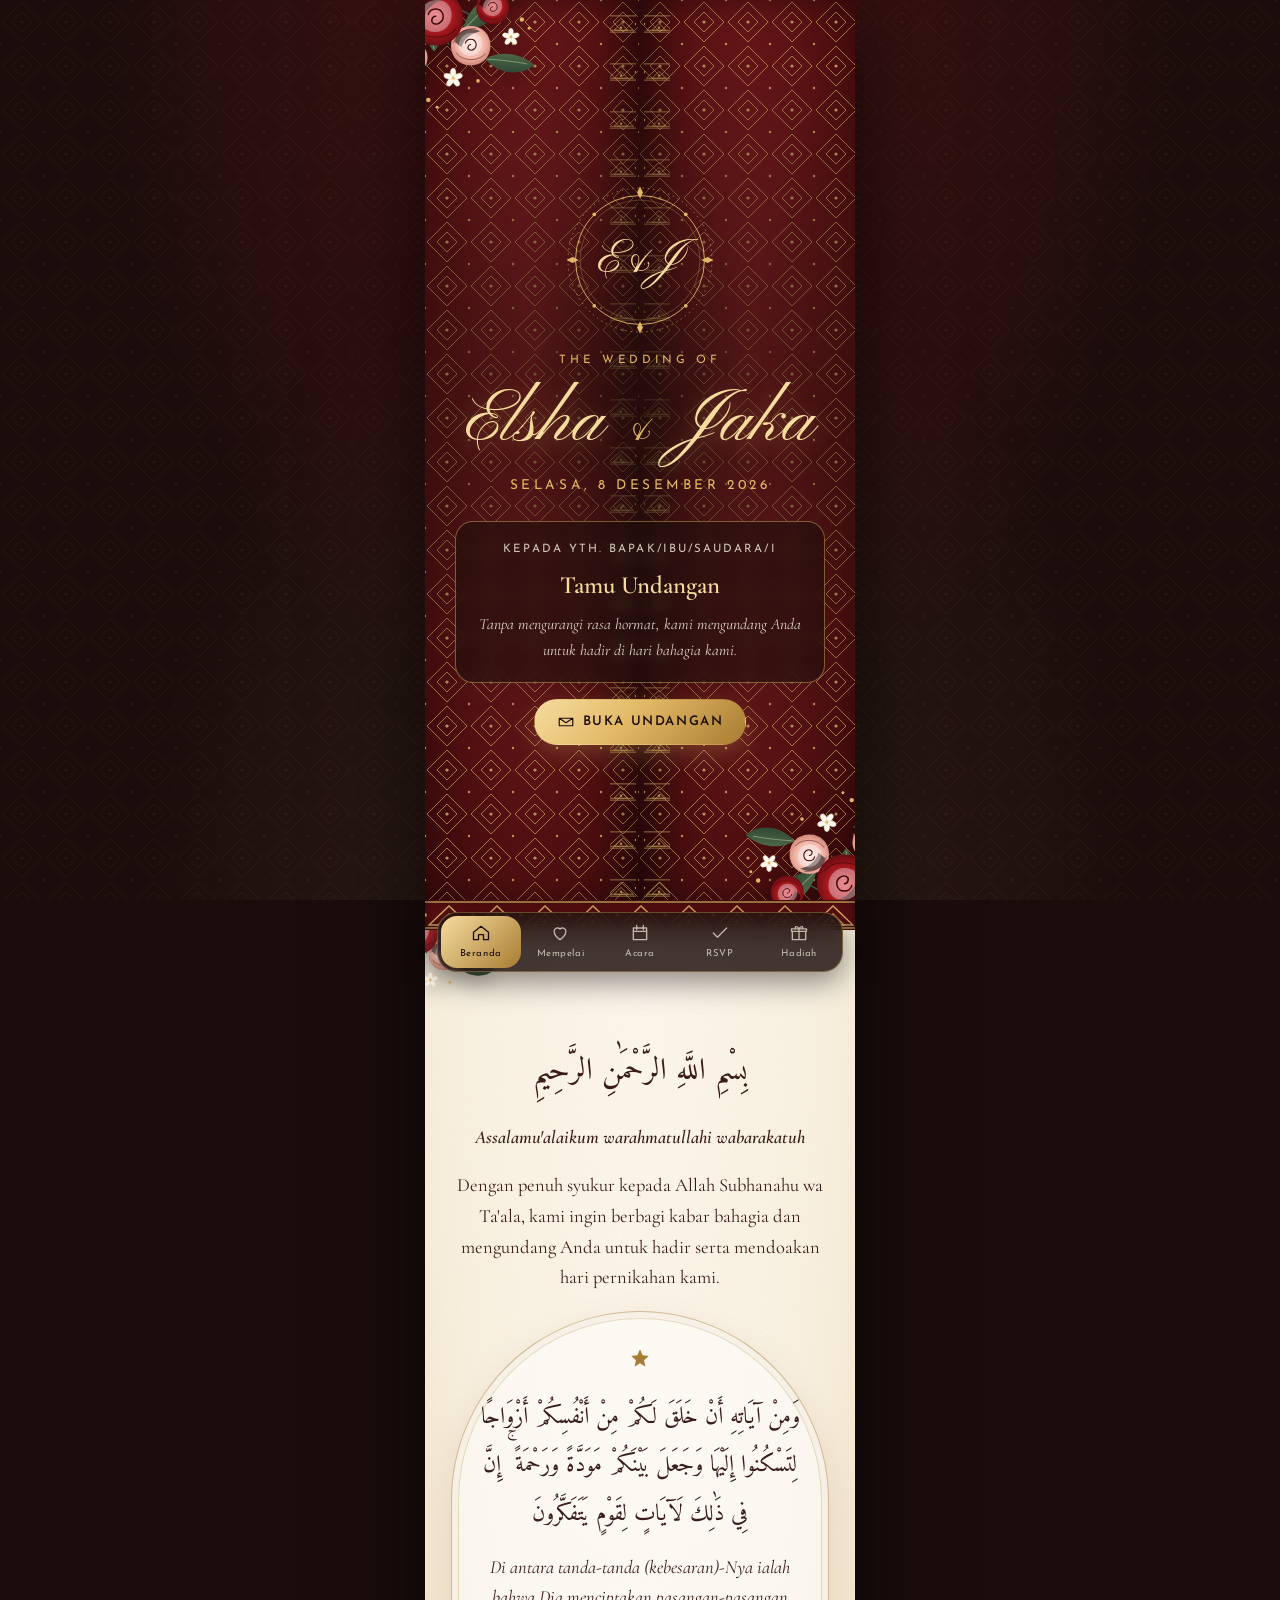
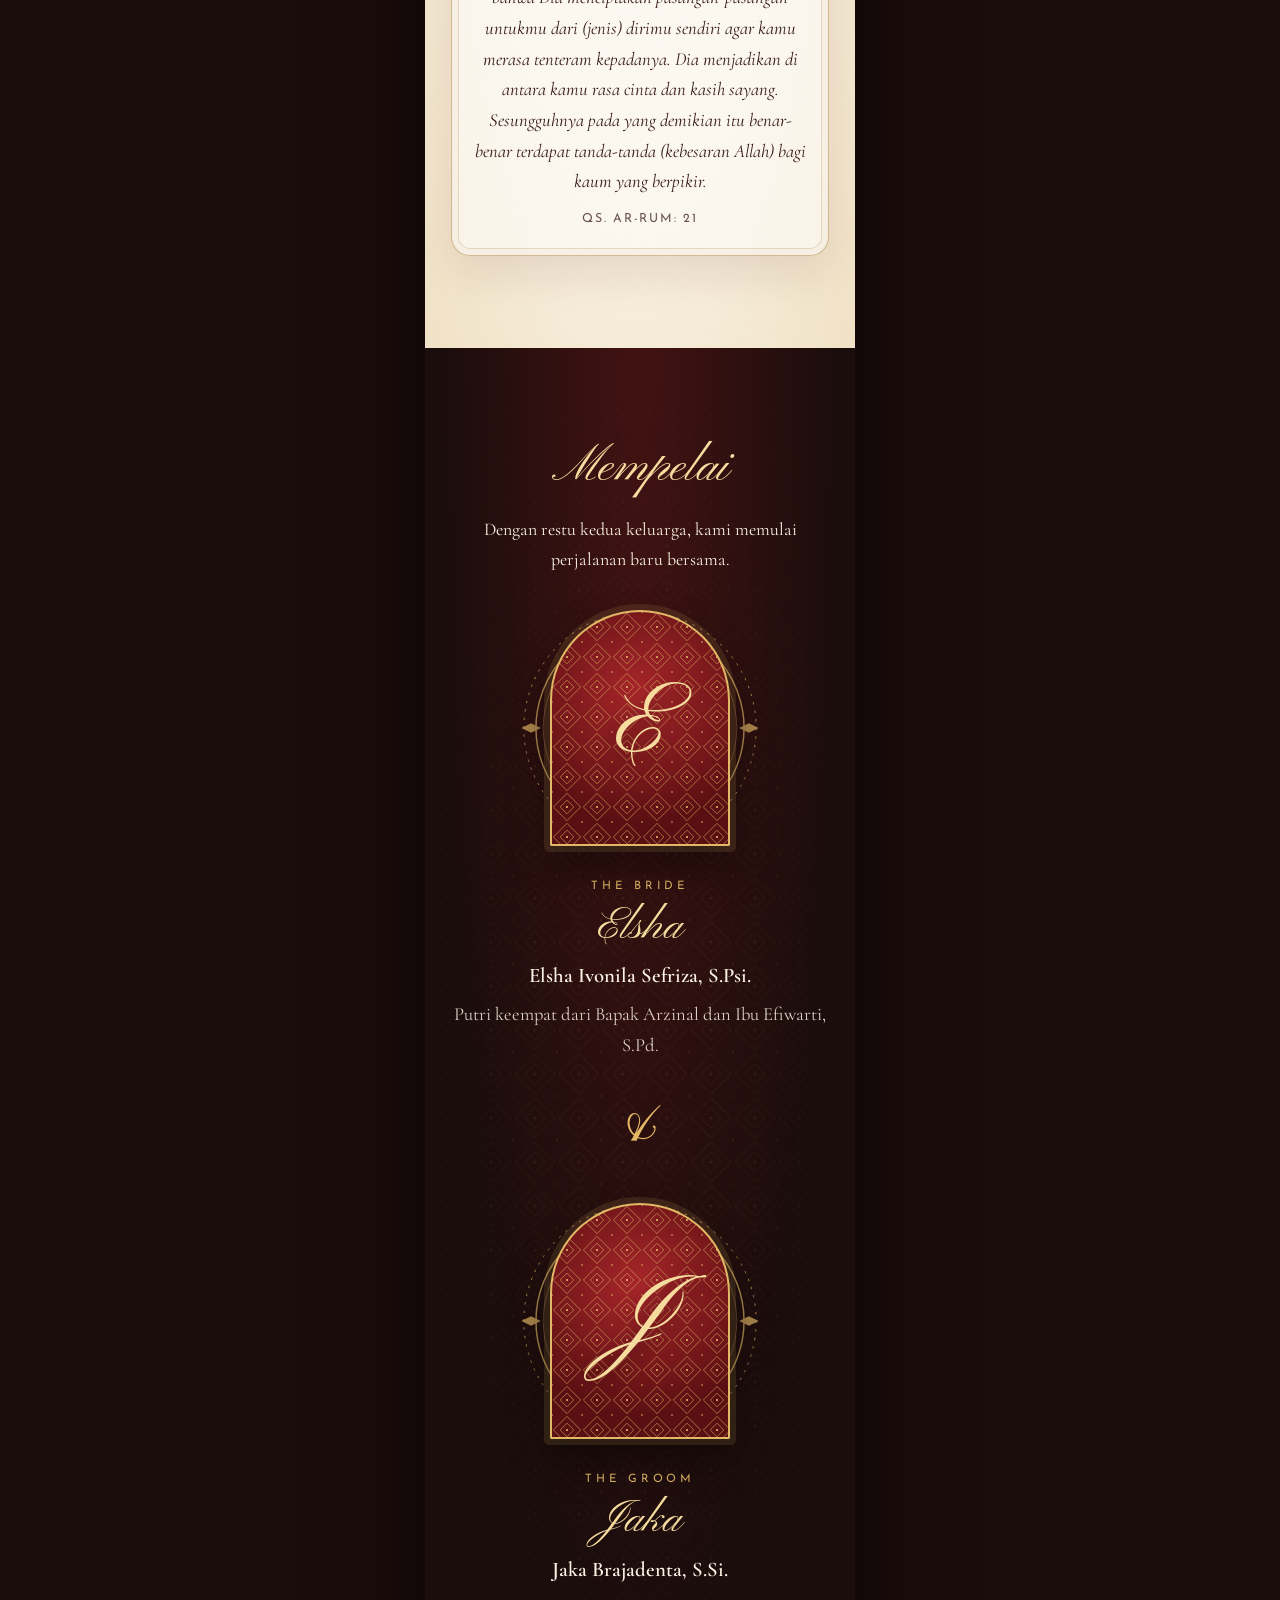
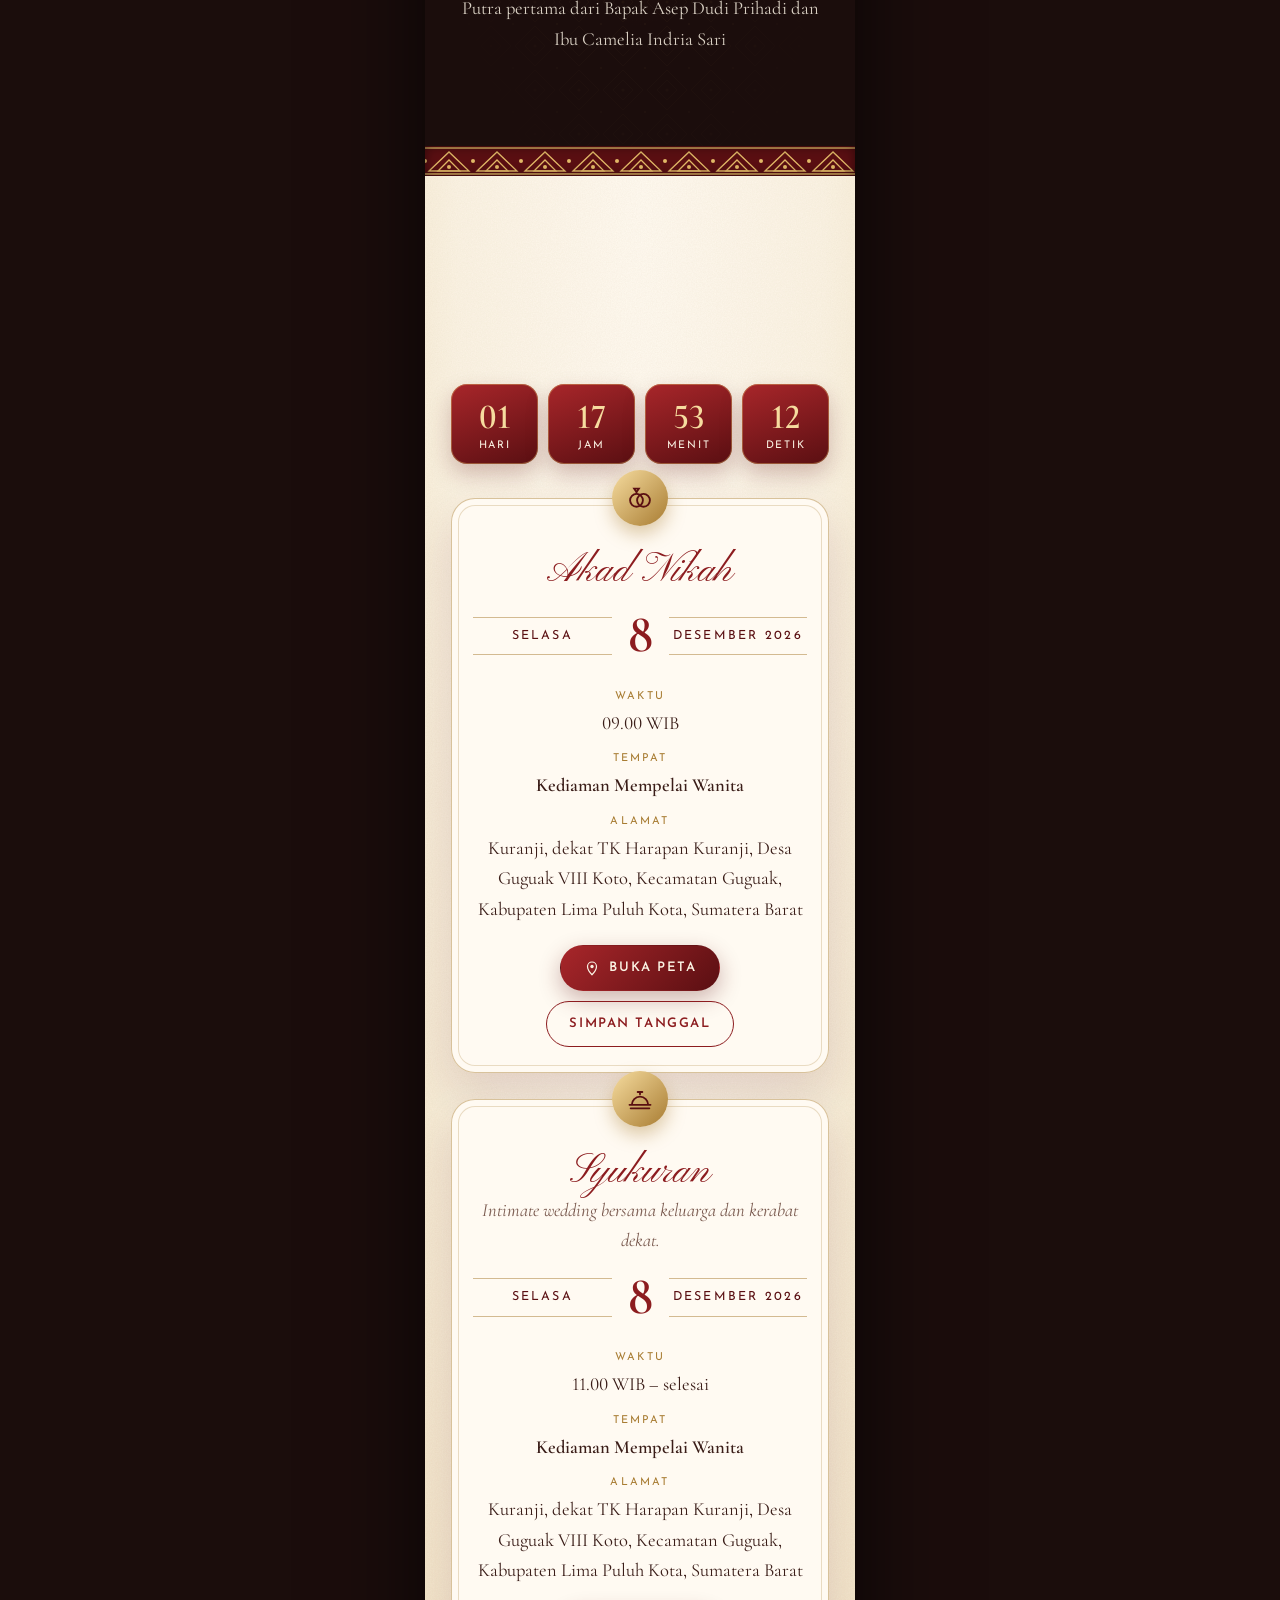
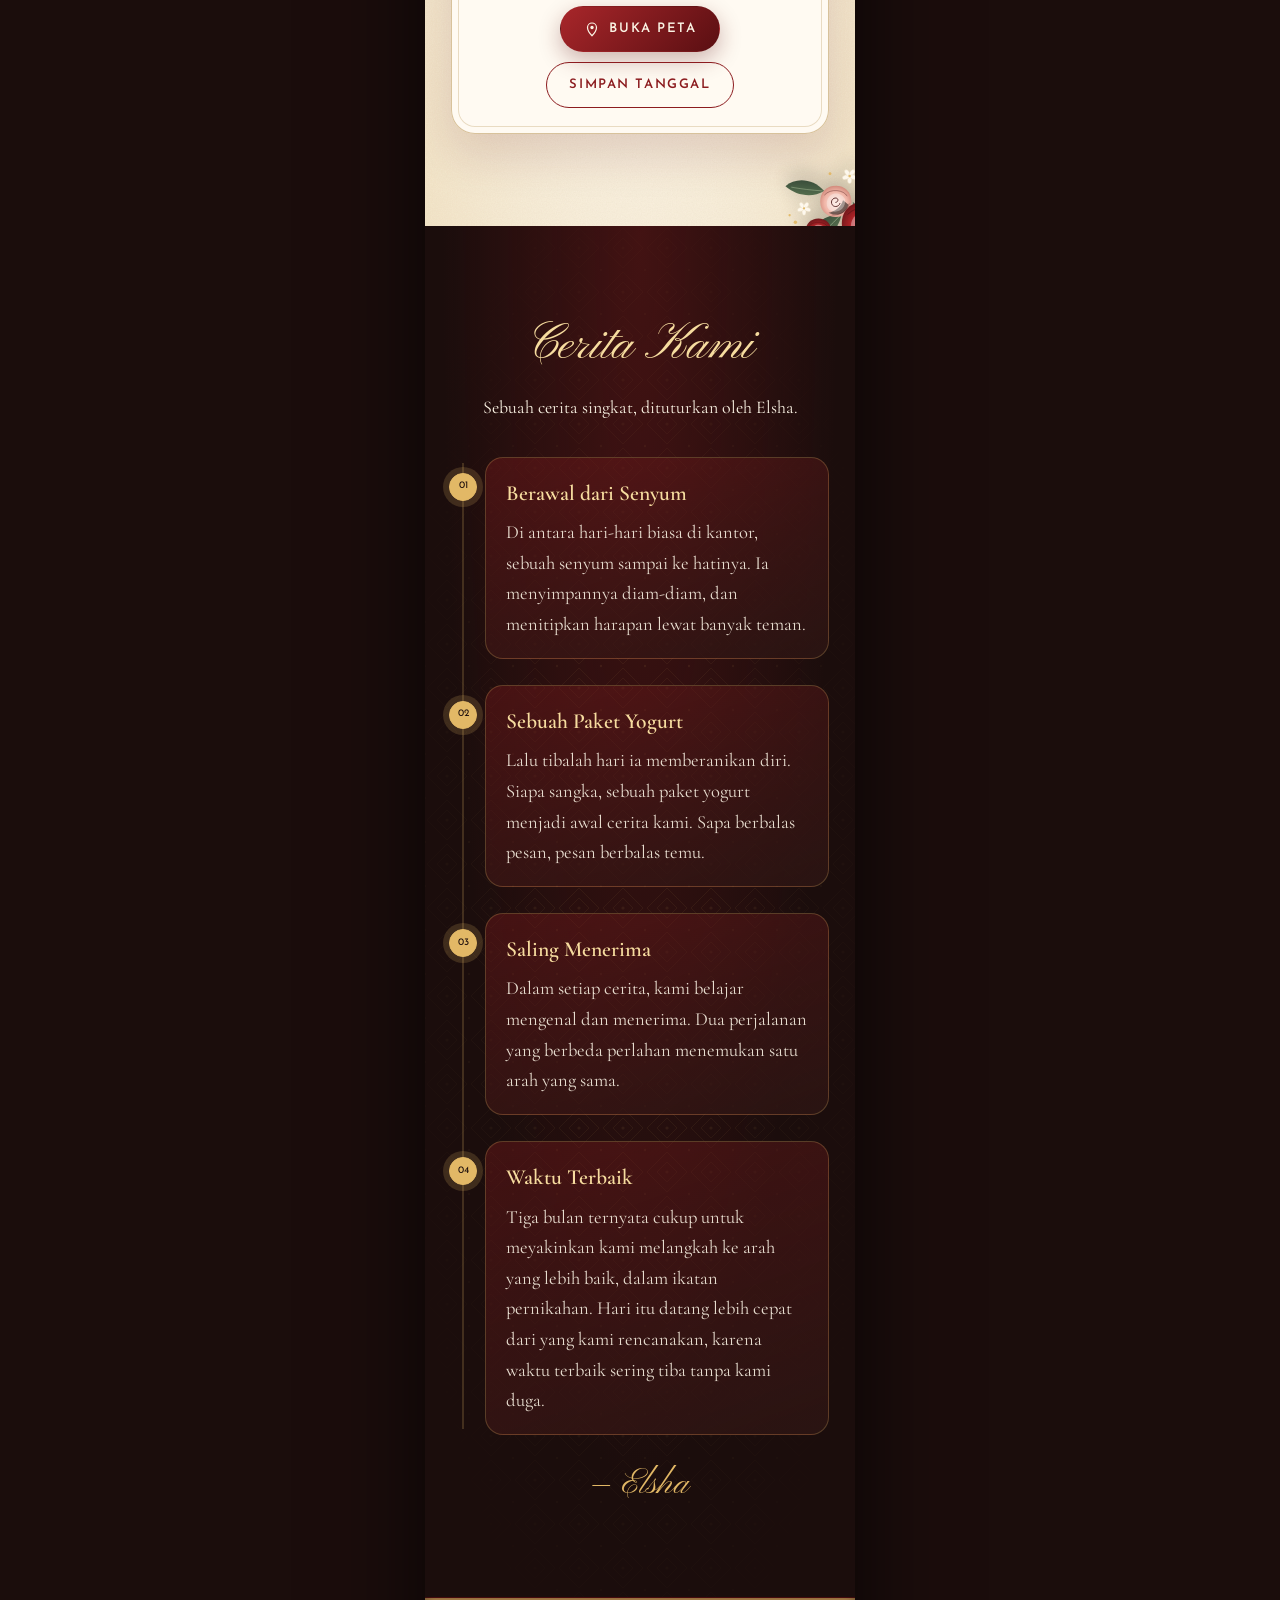
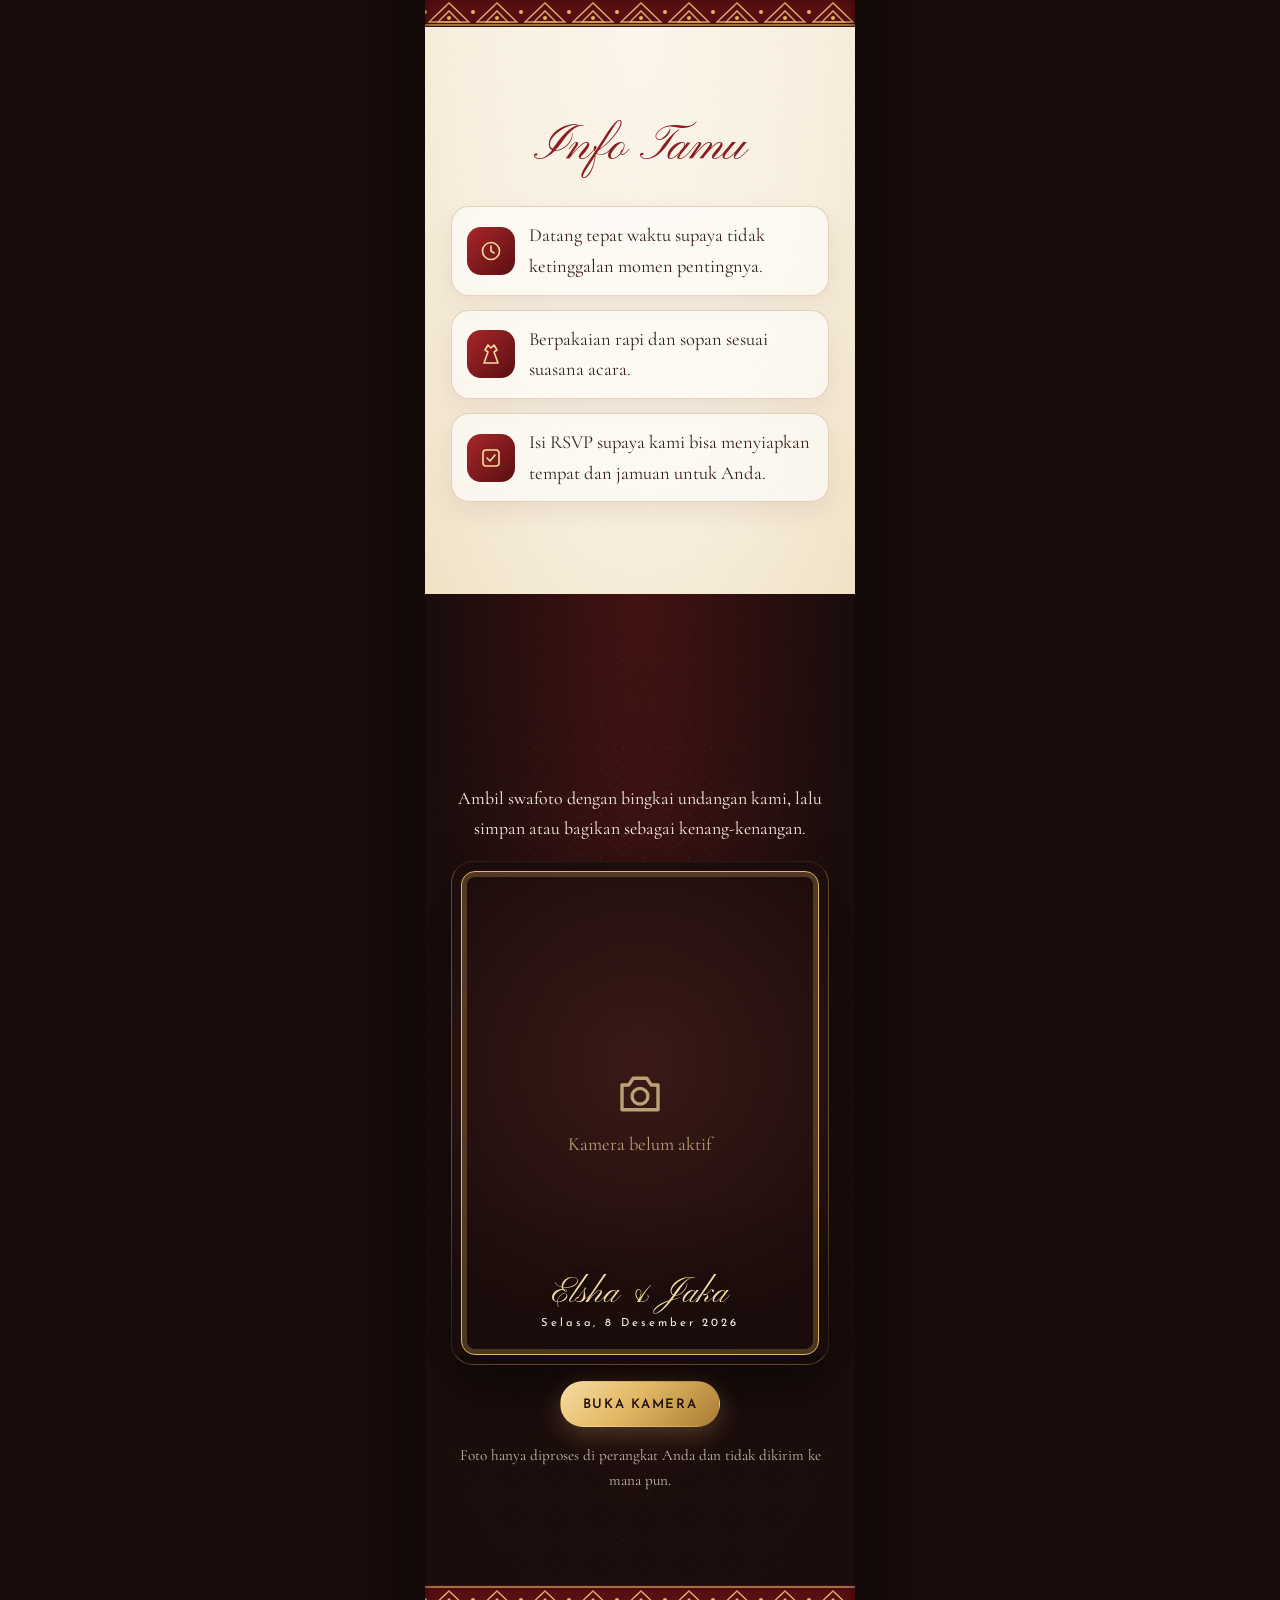
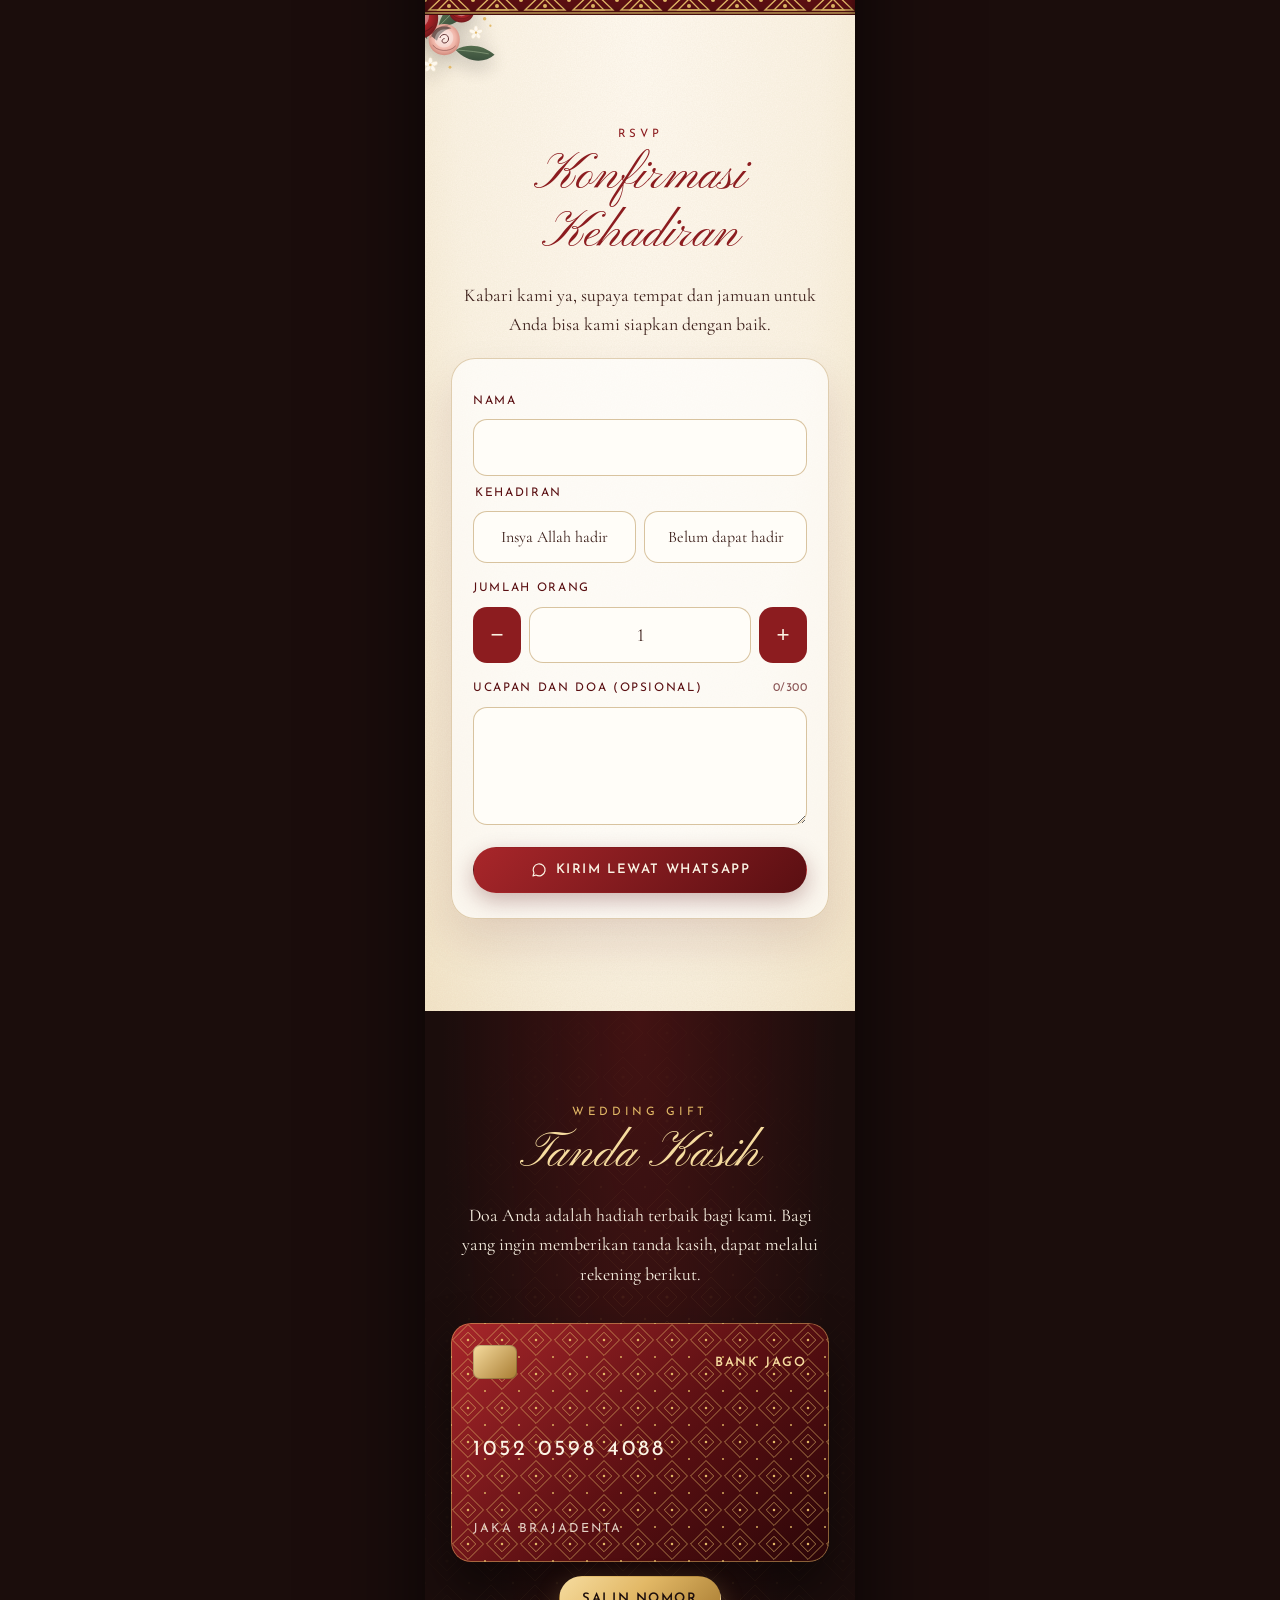
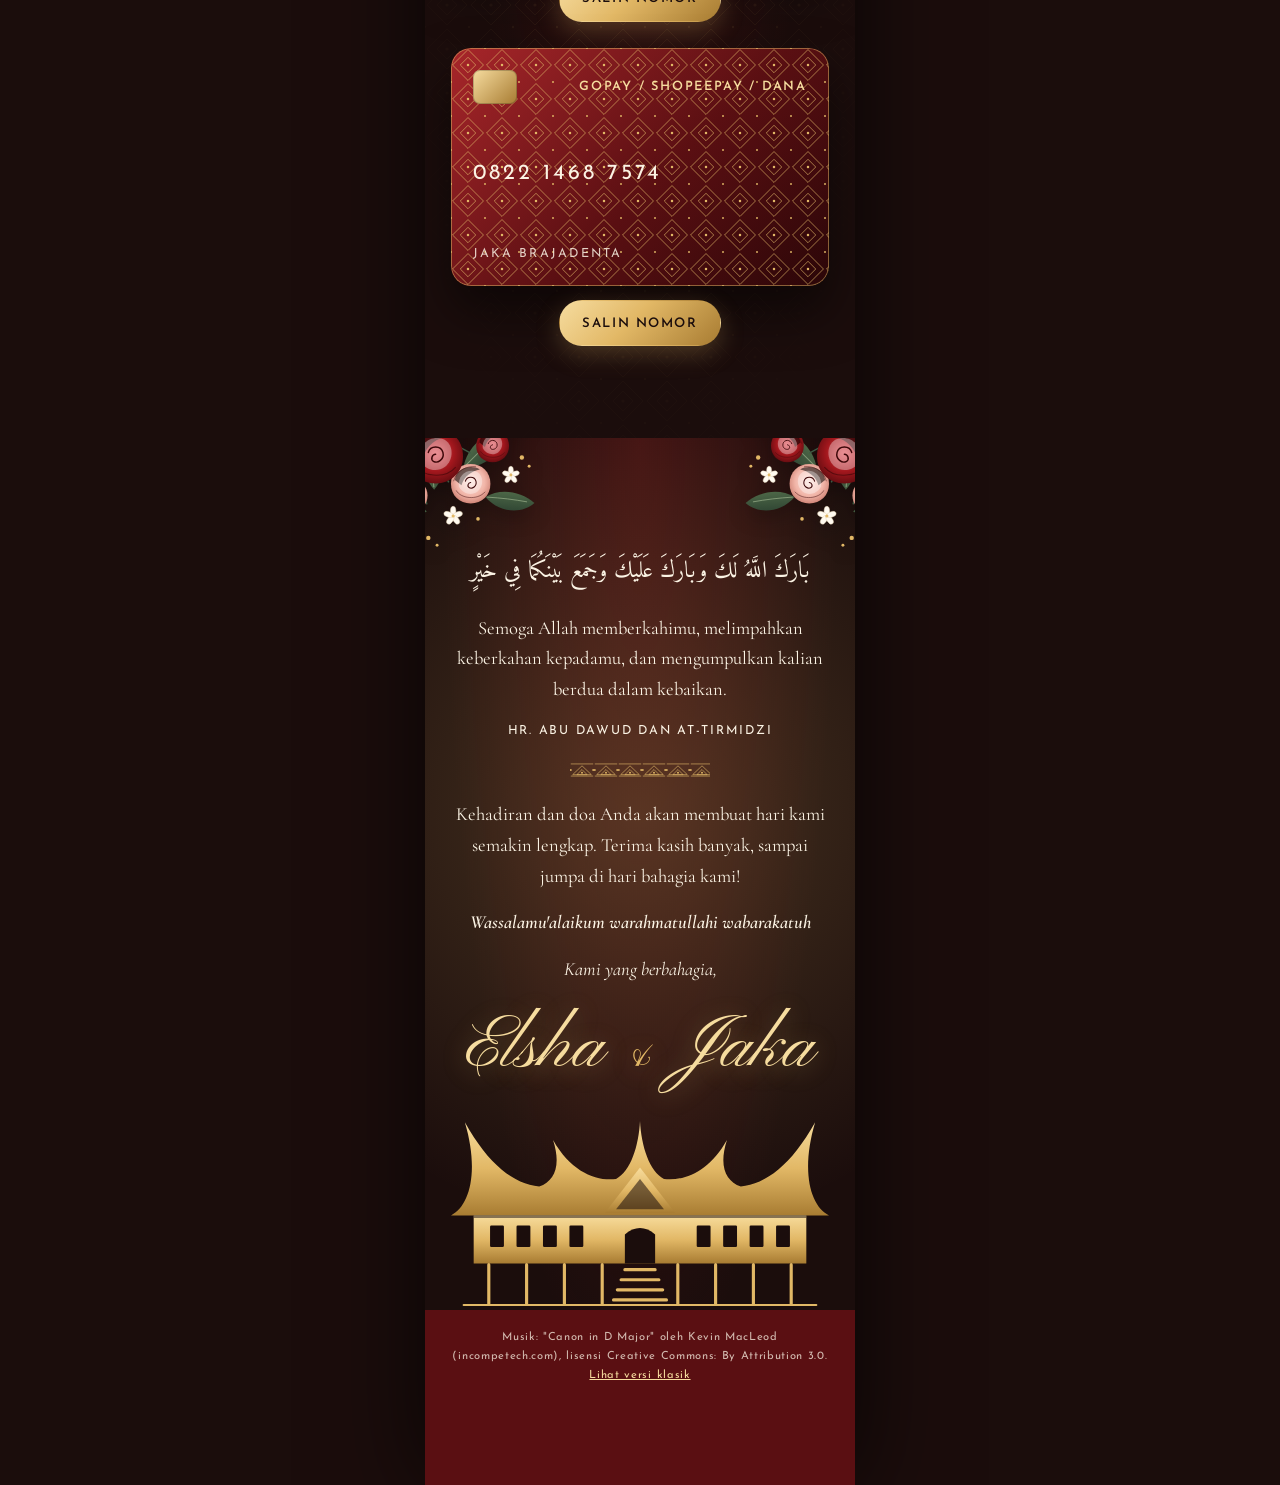
==== v2/index.html @ 602dc57f "Add animated v2 invitation with songket Minang theme Separate page under v2/ that reads the same wed" ====
<!DOCTYPE html>
<html lang="id">
<head>
  <meta charset="utf-8">
  <meta name="viewport" content="width=device-width, initial-scale=1, viewport-fit=cover">
  <meta name="robots" content="noindex">
  <meta name="theme-color" content="#1b0d0c">
  <title>Undangan Pernikahan</title>
  <meta name="description" content="Undangan pernikahan online.">
  <meta property="og:title" content="Undangan Pernikahan">
  <meta property="og:description" content="Dengan penuh syukur, kami mengundang Anda untuk hadir dan berbagi doa.">
  <meta property="og:type" content="website">
  <link rel="icon" href="data:image/svg+xml,%3Csvg xmlns='http://www.w3.org/2000/svg' viewBox='0 0 32 32'%3E%3Crect width='32' height='32' rx='6' fill='%231b0d0c'/%3E%3Cpath d='M4 22Q7 20 8 6Q10 17 16 18Q22 17 24 6Q25 20 28 22Z' fill='%23e2b866'/%3E%3Crect x='7' y='22' width='18' height='5' fill='%23e2b866'/%3E%3C/svg%3E">
  <link rel="preconnect" href="https://fonts.googleapis.com">
  <link rel="preconnect" href="https://fonts.gstatic.com" crossorigin>
  <link rel="stylesheet" href="https://fonts.googleapis.com/css2?family=Amiri:wght@400;700&family=Cormorant+Garamond:ital,wght@0,400;0,500;0,600;1,400;1,500&family=Josefin+Sans:wght@300;400;600&family=Pinyon+Script&display=swap">
  <link rel="stylesheet" href="assets/css/style.css">
  <script>document.documentElement.classList.add('js');</script>
</head>
<body class="is-locked">
  <!-- Ilustrasi digambar sendiri dalam SVG: rumah gadang, mawar, daun, melati, dan cincin ornamen. -->
  <svg width="0" height="0" class="svg-defs" aria-hidden="true">
    <defs>
      <radialGradient id="g-rose" cx="50%" cy="45%" r="60%">
        <stop offset="0" stop-color="#e0535a"/>
        <stop offset=".55" stop-color="#a3171d"/>
        <stop offset="1" stop-color="#5c0b0f"/>
      </radialGradient>
      <radialGradient id="g-blush" cx="50%" cy="45%" r="60%">
        <stop offset="0" stop-color="#fde6df"/>
        <stop offset=".6" stop-color="#f1b5a8"/>
        <stop offset="1" stop-color="#c97a6c"/>
      </radialGradient>
      <linearGradient id="g-leaf" x1="0" y1="0" x2="1" y2="1">
        <stop offset="0" stop-color="#5d7a52"/>
        <stop offset="1" stop-color="#22362a"/>
      </linearGradient>
      <linearGradient id="g-gold" x1="0" y1="0" x2="0" y2="1">
        <stop offset="0" stop-color="#f7dc9c"/>
        <stop offset=".5" stop-color="#e2b866"/>
        <stop offset="1" stop-color="#a87c32"/>
      </linearGradient>

      <g id="rose-head">
        <path d="M0-30C17-30 30-18 30 0S17 30 0 30-30 18-30 0-17-30 0-30Z"/>
        <path d="M-24-6C-22-24 0-30 14-22C2-20-10-12-14 2Z" opacity=".55" fill="#000"/>
        <path d="M-18 4C-20-14-4-24 10-18C20-12 20 4 10 12C2 18-12 16-18 4Z" opacity=".35" fill="#fff"/>
        <path d="M-8-4C-6-12 6-12 8-4C10 4 2 8-2 6C-6 4-4-2 0-2" fill="none" stroke="#3b0608" stroke-width="1.6" stroke-linecap="round"/>
        <path d="M-22 10C-16 22 10 26 22 12M-26-4C-22-20-6-28 8-26" fill="none" stroke="#3b0608" stroke-width="1.2" opacity=".6"/>
      </g>
      <g id="leaf-shape">
        <path d="M0 0C10-18 32-26 52-22C46-4 24 8 0 0Z" fill="url(#g-leaf)"/>
        <path d="M2-1C16-8 30-14 44-19" fill="none" stroke="#9fb48f" stroke-width="1" opacity=".7"/>
      </g>
      <g id="jasmine">
        <g fill="#fffaf0" stroke="#e6d6b8" stroke-width=".6">
          <ellipse cx="0" cy="-6" rx="3.4" ry="6"/>
          <ellipse cx="0" cy="-6" rx="3.4" ry="6" transform="rotate(72)"/>
          <ellipse cx="0" cy="-6" rx="3.4" ry="6" transform="rotate(144)"/>
          <ellipse cx="0" cy="-6" rx="3.4" ry="6" transform="rotate(216)"/>
          <ellipse cx="0" cy="-6" rx="3.4" ry="6" transform="rotate(288)"/>
        </g>
        <circle r="2" fill="#e2b866"/>
      </g>
    </defs>

    <symbol id="bouquet" viewBox="0 0 260 260">
      <use href="#leaf-shape" transform="translate(70 120) rotate(-70) scale(1.5)"/>
      <use href="#leaf-shape" transform="translate(110 90) rotate(-20) scale(1.4)"/>
      <use href="#leaf-shape" transform="translate(60 150) rotate(-150) scale(1.3)"/>
      <use href="#leaf-shape" transform="translate(140 130) rotate(30) scale(1.2)"/>
      <use href="#leaf-shape" transform="translate(30 60) rotate(-100) scale(1.1)"/>
      <use href="#leaf-shape" transform="translate(150 40) rotate(-10) scale(1)"/>
      <path d="M0 0C40 30 70 70 90 110M40 0C60 30 80 50 120 70M0 40C30 60 50 90 60 140" fill="none" stroke="#3f5a44" stroke-width="2"/>
      <use href="#rose-head" fill="url(#g-blush)" transform="translate(120 112) scale(.9)"/>
      <use href="#rose-head" fill="url(#g-rose)" transform="translate(72 74) scale(1.25)"/>
      <use href="#rose-head" fill="url(#g-rose)" transform="translate(150 60) scale(.75)"/>
      <use href="#rose-head" fill="url(#g-blush)" transform="translate(40 128) scale(.7)"/>
      <use href="#rose-head" fill="url(#g-rose)" transform="translate(28 30) scale(.6)"/>
      <use href="#jasmine" transform="translate(110 30) scale(1.2)"/>
      <use href="#jasmine" transform="translate(175 100) scale(1)"/>
      <use href="#jasmine" transform="translate(96 156) scale(1.1)"/>
      <use href="#jasmine" transform="translate(16 92) scale(.9)"/>
      <g fill="#e2b866">
        <circle cx="190" cy="76" r="3"/><circle cx="200" cy="88" r="2"/><circle cx="130" cy="160" r="2.5"/>
        <circle cx="62" cy="186" r="3"/><circle cx="74" cy="196" r="2"/><circle cx="180" cy="30" r="2"/>
      </g>
    </symbol>

    <symbol id="rumah-gadang" viewBox="0 0 600 300">
      <path d="M0 150C30 135 45 80 22 2C60 70 100 100 140 104C165 95 175 70 162 30C190 80 230 96 262 92C285 80 298 40 300 0C302 40 315 80 338 92C370 96 410 80 438 30C425 70 435 95 460 104C500 100 540 70 578 2C555 80 570 135 600 150Z"/>
      <path d="M36 150H564V226H36Z"/>
      <g style="fill: var(--rg-hole, #1b0d0c)">
        <rect x="62" y="166" width="22" height="34" rx="2"/><rect x="104" y="166" width="22" height="34" rx="2"/>
        <rect x="146" y="166" width="22" height="34" rx="2"/><rect x="188" y="166" width="22" height="34" rx="2"/>
        <rect x="390" y="166" width="22" height="34" rx="2"/><rect x="432" y="166" width="22" height="34" rx="2"/>
        <rect x="474" y="166" width="22" height="34" rx="2"/><rect x="516" y="166" width="22" height="34" rx="2"/>
        <path d="M276 226V180Q300 160 324 180V226Z"/>
        <path d="M36 150H564V154H36Z" opacity=".5"/>
      </g>
      <path d="M244 146L300 74L356 146Z"/>
      <path d="M262 140L300 92L338 140Z" style="fill: var(--rg-hole, #1b0d0c)" opacity=".55"/>
      <g fill="none" stroke="currentColor" stroke-width="5" stroke-linecap="round">
        <path d="M60 228V290M120 228V290M180 228V290M240 228V290M360 228V290M420 228V290M480 228V290M540 228V290"/>
        <path d="M276 236H324M270 252H330M264 268H336M258 284H342"/>
        <path d="M20 292H580" stroke-width="3"/>
      </g>
    </symbol>

    <symbol id="ring-ornament" viewBox="-100 -100 200 200">
      <g fill="none" stroke="currentColor">
        <circle r="96" stroke-width=".8" stroke-dasharray="2 5"/>
        <circle r="86" stroke-width="1.2"/>
        <circle r="80" stroke-width=".6" opacity=".6"/>
      </g>
      <g fill="currentColor">
        <path d="M0-98L4-90L0-82L-4-90Z"/><path d="M0 98L4 90L0 82L-4 90Z"/>
        <path d="M-98 0L-90 4L-82 0L-90-4Z"/><path d="M98 0L90 4L82 0L90-4Z"/>
        <circle cx="61" cy="-61" r="2.5"/><circle cx="-61" cy="-61" r="2.5"/>
        <circle cx="61" cy="61" r="2.5"/><circle cx="-61" cy="61" r="2.5"/>
      </g>
    </symbol>
  </svg>

  <div class="backdrop" aria-hidden="true"></div>
  <div id="draft-banner" class="draft-banner" hidden>Preview. Tanggal dan lokasi masih sementara.</div>
  <div class="scroll-progress" aria-hidden="true"><span id="scroll-progress"></span></div>

  <!-- Sampul: dua daun pintu bermotif songket yang terbuka saat undangan dibuka. -->
  <section id="cover" class="cover" aria-label="Sampul undangan">
    <div class="door door-left" aria-hidden="true"></div>
    <div class="door door-right" aria-hidden="true"></div>
    <div class="cover-glow" aria-hidden="true"></div>
    <svg class="bouquet bouquet-tl sway" aria-hidden="true"><use href="#bouquet"/></svg>
    <svg class="bouquet bouquet-br sway sway-late" aria-hidden="true"><use href="#bouquet"/></svg>

    <div class="cover-body">
      <div class="ring-wrap" aria-hidden="true">
        <svg class="ring spin-slow"><use href="#ring-ornament"/></svg>
        <span class="ring-initials" id="cover-initials"></span>
      </div>
      <p class="eyebrow cover-anim" style="--d:.2s">The Wedding of</p>
      <h1 class="names script" id="cover-names" aria-label=""></h1>
      <p class="cover-date cover-anim" id="cover-date" style="--d:1.1s"></p>
      <div class="guest-card cover-anim" style="--d:1.3s">
        <p class="guest-label">Kepada Yth. Bapak/Ibu/Saudara/i</p>
        <p class="guest-name" id="guest-name">Tamu Undangan</p>
        <p class="guest-note">Tanpa mengurangi rasa hormat, kami mengundang Anda untuk hadir di hari bahagia kami.</p>
      </div>
      <button id="open-invitation" class="btn btn-gold btn-shine cover-anim" style="--d:1.5s" type="button">
        <svg viewBox="0 0 24 24" aria-hidden="true"><path d="M3 7l9 6 9-6M3 7v10h18V7H3z" fill="none" stroke="currentColor" stroke-width="1.6" stroke-linejoin="round"/></svg>
        Buka Undangan
      </button>
      <p id="load-error" class="load-error" role="alert" hidden></p>
      <noscript><p class="load-error">Undangan ini membutuhkan JavaScript agar isinya dapat ditampilkan.</p></noscript>
    </div>
  </section>

  <canvas id="petals" class="petals" aria-hidden="true"></canvas>

  <div class="page">
    <main id="content" tabindex="-1">

      <!-- Hero -->
      <section id="beranda" class="hero night">
        <div class="hero-glow" aria-hidden="true"></div>
        <svg class="bouquet bouquet-tr sway" aria-hidden="true" data-parallax="-0.15"><use href="#bouquet"/></svg>
        <svg class="bouquet bouquet-bl sway sway-late" aria-hidden="true" data-parallax="0.1"><use href="#bouquet"/></svg>
        <div class="hero-body">
          <p class="eyebrow hero-anim" style="--d:.3s">The Wedding of</p>
          <div class="ring-wrap ring-wrap-lg hero-anim" style="--d:.5s" aria-hidden="true">
            <svg class="ring spin-slow"><use href="#ring-ornament"/></svg>
            <svg class="ring ring-inner spin-reverse"><use href="#ring-ornament"/></svg>
          </div>
          <h2 class="names script hero-names" id="hero-names"></h2>
          <p class="hero-date hero-anim" id="hero-date" style="--d:1.4s"></p>
          <p class="hero-tagline hero-anim" data-key="opening.tagline" style="--d:1.6s"></p>
        </div>
        <svg class="rumah-gadang hero-house" aria-hidden="true" data-parallax="0.08"><use href="#rumah-gadang"/></svg>
        <a class="scroll-hint" href="#salam" aria-label="Gulir ke salam pembuka"><span></span></a>
      </section>

      <div class="songket-band" aria-hidden="true"></div>

      <!-- Salam -->
      <section id="salam" class="section ivory">
        <svg class="bouquet bouquet-section-tl sway" aria-hidden="true"><use href="#bouquet"/></svg>
        <p class="arabic arabic-lg" lang="ar" dir="rtl" data-key="opening.basmalah" data-anim="blur"></p>
        <p class="salam" data-key="opening.salam" data-anim="fade-up"></p>
        <p data-key="opening.intro" data-anim="fade-up" style="--d:.1s"></p>
        <div class="verse-card" data-anim="zoom">
          <svg class="verse-icon" viewBox="0 0 24 24" aria-hidden="true"><path d="M12 3l2.4 5.6L20 9.3l-4.3 3.9 1.3 6L12 16l-5 3.2 1.3-6L4 9.3l5.6-.7z" fill="currentColor"/></svg>
          <p class="arabic" lang="ar" dir="rtl" data-key="opening.verse.arabic"></p>
          <p class="verse-text" data-key="opening.verse.translation"></p>
          <p class="source" data-key="opening.verse.source"></p>
        </div>
      </section>

      <!-- Mempelai -->
      <section id="mempelai" class="section night lattice">
        <h2 class="section-title" data-anim="fade-up"><span class="script">Mempelai</span></h2>
        <p class="section-lead" data-key="couple.intro" data-anim="fade-up" style="--d:.1s"></p>
        <article class="person" data-person="bride" data-anim="fade-right"></article>
        <div class="couple-amp script" aria-hidden="true" data-anim="zoom">&amp;</div>
        <article class="person" data-person="groom" data-anim="fade-left"></article>
      </section>

      <div class="songket-band songket-band-reverse" aria-hidden="true"></div>

      <!-- Acara -->
      <section id="acara" class="section ivory">
        <svg class="bouquet bouquet-section-br sway" aria-hidden="true"><use href="#bouquet"/></svg>
        <h2 class="section-title" data-anim="fade-up"><span class="eyebrow eyebrow-dark">Save the Date</span><span class="script">Hari Bahagia</span></h2>
        <div id="countdown" class="countdown" role="timer" aria-label="Hitung mundur menuju acara" data-anim="zoom" hidden></div>
        <div id="events" class="stack"></div>
      </section>

      <!-- Cerita -->
      <section id="cerita" class="section night lattice">
        <h2 class="section-title" data-anim="fade-up"><span class="script" data-key="story.title"></span></h2>
        <p class="section-lead" data-key="story.intro" data-anim="fade-up"></p>
        <ol id="story" class="timeline"></ol>
        <p class="story-signature script" data-anim="fade-up">&mdash; <span data-key="story.signature"></span></p>
      </section>

      <div class="songket-band" aria-hidden="true"></div>

      <!-- Info tamu -->
      <section id="info" class="section ivory">
        <h2 class="section-title" data-anim="fade-up"><span class="script" data-key="guestInfo.title"></span></h2>
        <ul id="guest-info" class="info-list"></ul>
      </section>

      <!-- Photobooth -->
      <section id="photobooth" class="section night lattice">
        <h2 class="section-title" data-anim="fade-up"><span class="eyebrow">Abadikan Momen</span><span class="script">Photobooth</span></h2>
        <p class="section-lead" data-anim="fade-up">Ambil swafoto dengan bingkai undangan kami, lalu simpan atau bagikan sebagai kenang-kenangan.</p>
        <div class="booth" data-anim="zoom">
          <div class="booth-stage" id="booth-stage">
            <video id="booth-video" playsinline muted hidden></video>
            <img id="booth-result" alt="Hasil swafoto dengan bingkai undangan" hidden>
            <div class="booth-frame" aria-hidden="true">
              <span class="booth-frame-names script" id="booth-frame-names"></span>
              <span class="booth-frame-date" id="booth-frame-date"></span>
            </div>
            <div class="booth-idle" id="booth-idle">
              <svg viewBox="0 0 24 24" aria-hidden="true"><path d="M4 8h3l2-3h6l2 3h3v11H4z" fill="none" stroke="currentColor" stroke-width="1.5" stroke-linejoin="round"/><circle cx="12" cy="13" r="3.5" fill="none" stroke="currentColor" stroke-width="1.5"/></svg>
              <p>Kamera belum aktif</p>
            </div>
            <span class="booth-count" id="booth-count" aria-live="assertive"></span>
            <span class="booth-flash" id="booth-flash"></span>
          </div>
          <div class="booth-filters" id="booth-filters" role="radiogroup" aria-label="Filter foto" hidden></div>
          <div class="booth-actions">
            <button class="btn btn-gold" id="booth-start" type="button">Buka Kamera</button>
            <button class="btn btn-gold booth-shutter" id="booth-shot" type="button" hidden aria-label="Ambil foto"><span></span></button>
            <a class="btn btn-gold" id="booth-download" download="swafoto-pernikahan.jpg" hidden>Simpan</a>
            <button class="btn btn-outline-light" id="booth-share" type="button" hidden>Bagikan</button>
            <button class="btn btn-outline-light" id="booth-retake" type="button" hidden>Foto Ulang</button>
          </div>
          <p class="booth-note" id="booth-note" role="status">Foto hanya diproses di perangkat Anda dan tidak dikirim ke mana pun.</p>
        </div>
      </section>

      <div class="songket-band songket-band-reverse" aria-hidden="true"></div>

      <!-- RSVP -->
      <section id="hadir" class="section ivory">
        <svg class="bouquet bouquet-section-tl sway" aria-hidden="true"><use href="#bouquet"/></svg>
        <h2 class="section-title" data-anim="fade-up"><span class="eyebrow eyebrow-dark">RSVP</span><span class="script">Konfirmasi Kehadiran</span></h2>
        <p class="section-lead" data-key="rsvp.intro" data-anim="fade-up"></p>
        <form id="rsvp-form" class="form" data-anim="fade-up">
          <label for="rsvp-name">Nama</label>
          <input id="rsvp-name" name="name" type="text" maxlength="60" autocomplete="name" required>
          <fieldset>
            <legend>Kehadiran</legend>
            <div class="choices">
              <label class="choice"><input type="radio" name="attend" value="Insya Allah hadir" required><span>Insya Allah hadir</span></label>
              <label class="choice"><input type="radio" name="attend" value="Mohon maaf, belum dapat hadir"><span>Belum dapat hadir</span></label>
            </div>
          </fieldset>
          <label for="rsvp-count">Jumlah orang</label>
          <div class="stepper">
            <button type="button" data-step="-1" aria-label="Kurangi jumlah">&minus;</button>
            <input id="rsvp-count" name="count" type="number" min="1" max="10" value="1" inputmode="numeric">
            <button type="button" data-step="1" aria-label="Tambah jumlah">+</button>
          </div>
          <label for="rsvp-message">Ucapan dan doa (opsional) <span class="char-count" id="rsvp-chars">0/300</span></label>
          <textarea id="rsvp-message" name="message" rows="3" maxlength="300"></textarea>
          <button class="btn btn-crimson" type="submit">
            <svg viewBox="0 0 24 24" aria-hidden="true"><path d="M4 20l1.3-4A8 8 0 1 1 8 18.7z" fill="none" stroke="currentColor" stroke-width="1.6" stroke-linejoin="round"/></svg>
            Kirim lewat WhatsApp
          </button>
          <p id="rsvp-note" class="form-note" role="status" hidden></p>
        </form>
      </section>

      <!-- Hadiah -->
      <section id="hadiah" class="section night lattice">
        <h2 class="section-title" data-anim="fade-up"><span class="eyebrow">Wedding Gift</span><span class="script">Tanda Kasih</span></h2>
        <p class="section-lead" data-key="gifts.intro" data-anim="fade-up"></p>
        <div id="gifts" class="stack"></div>
      </section>

      <!-- Penutup -->
      <section id="doa" class="closing night">
        <div class="hero-glow" aria-hidden="true"></div>
        <svg class="bouquet bouquet-tl sway" aria-hidden="true"><use href="#bouquet"/></svg>
        <svg class="bouquet bouquet-tr sway sway-late" aria-hidden="true"><use href="#bouquet"/></svg>
        <div class="closing-body">
          <p class="arabic" lang="ar" dir="rtl" data-key="closing.prayer.arabic" data-anim="blur"></p>
          <p data-key="closing.prayer.translation" data-anim="fade-up"></p>
          <p class="source" data-key="closing.prayer.source" data-anim="fade-up"></p>
          <div class="divider" aria-hidden="true" data-anim="zoom"></div>
          <p data-key="closing.thanks" data-anim="fade-up"></p>
          <p class="salam" data-key="closing.salam" data-anim="fade-up"></p>
          <p class="closing-sign" data-key="closing.signature" data-anim="fade-up"></p>
          <p class="names script closing-names" id="closing-names" data-anim="zoom"></p>
        </div>
        <svg class="rumah-gadang closing-house" aria-hidden="true" data-anim="fade-up"><use href="#rumah-gadang"/></svg>
        <footer class="credits">
          <p id="music-credit"></p>
          <p><a href="../">Lihat versi klasik</a></p>
        </footer>
      </section>
    </main>

    <audio id="music" loop preload="none"></audio>
    <button id="music-toggle" class="music-toggle" type="button" aria-pressed="false" aria-label="Nyalakan musik" hidden>
      <span class="disc" aria-hidden="true"></span>
      <span class="notes" aria-hidden="true"><i>&#9834;</i><i>&#9835;</i><i>&#9834;</i></span>
    </button>

    <nav class="bottom-nav" aria-label="Navigasi undangan">
      <a href="#beranda"><svg viewBox="0 0 24 24" aria-hidden="true"><path d="M3 11L12 4l9 7v9h-6v-6H9v6H3z"/></svg>Beranda</a>
      <a href="#mempelai"><svg viewBox="0 0 24 24" aria-hidden="true"><path d="M12 20s-7-4.4-7-10a4 4 0 0 1 7-2.6A4 4 0 0 1 19 10c0 5.6-7 10-7 10z"/></svg>Mempelai</a>
      <a href="#acara"><svg viewBox="0 0 24 24" aria-hidden="true"><path d="M4 6h16v14H4zM4 10h16M8 3v5M16 3v5"/></svg>Acara</a>
      <a href="#hadir"><svg viewBox="0 0 24 24" aria-hidden="true"><path d="M4 12l5 5L20 6"/></svg>RSVP</a>
      <a href="#hadiah"><svg viewBox="0 0 24 24" aria-hidden="true"><path d="M4 10h16v10H4zM3 7h18v3H3zM12 7v13M12 7C10 3 6 4 8 7M12 7c2-4 6-3 4 0"/></svg>Hadiah</a>
    </nav>
  </div>

  <div class="toast" id="toast" role="status" aria-live="polite"></div>
  <canvas id="confetti" class="confetti" aria-hidden="true"></canvas>

  <template id="person-template">
    <div class="person-frame">
      <svg class="person-ring spin-slow" aria-hidden="true"><use href="#ring-ornament"/></svg>
      <div class="person-arch"><span class="person-initial script"></span></div>
    </div>
    <p class="person-role eyebrow"></p>
    <h3 class="person-nick script"></h3>
    <p class="person-name"></p>
    <p class="person-parents"></p>
    <p class="person-origin" hidden></p>
  </template>

  <template id="event-template">
    <article class="event-card" data-anim="fade-up">
      <div class="event-icon" aria-hidden="true"></div>
      <h3 class="event-name script"></h3>
      <p class="event-note" hidden></p>
      <div class="event-date-block">
        <span class="event-weekday"></span>
        <span class="event-day"></span>
        <span class="event-month"></span>
      </div>
      <dl class="event-info">
        <dt>Waktu</dt><dd class="event-time"></dd>
        <dt>Tempat</dt><dd class="event-venue"></dd>
        <dt class="event-address-label">Alamat</dt><dd class="event-address"></dd>
      </dl>
      <div class="btn-row">
        <a class="btn btn-crimson event-map" target="_blank" rel="noopener">
          <svg viewBox="0 0 24 24" aria-hidden="true"><path d="M12 21s-6-6.2-6-11a6 6 0 0 1 12 0c0 4.8-6 11-6 11z" fill="none" stroke="currentColor" stroke-width="1.6"/><circle cx="12" cy="10" r="2.2" fill="currentColor"/></svg>
          Buka Peta
        </a>
        <a class="btn btn-outline event-calendar" target="_blank" rel="noopener">Simpan Tanggal</a>
      </div>
    </article>
  </template>

  <template id="gift-template">
    <article class="gift-card" data-anim="fade-up">
      <div class="gift-card-inner">
        <div class="gift-top">
          <span class="gift-chip" aria-hidden="true"></span>
          <span class="gift-bank"></span>
        </div>
        <p class="gift-number"></p>
        <p class="gift-holder"></p>
      </div>
      <button class="btn btn-gold gift-copy" type="button">Salin Nomor</button>
    </article>
  </template>

  <script src="assets/js/app.js"></script>
</body>
</html>
---- v2/assets/css/style.css ----
/* V2 "Songket Minang": malam cokelat gelap, merah songket, emas, dan gading.
   Penuh gerak: pintu songket terbuka, kelopak jatuh, cincin berputar, dan elemen muncul saat digulir. */
:root {
  --night: #1b0d0c;
  --night-2: #2b1513;
  --crimson: #8c1c1f;
  --crimson-deep: #5a0f12;
  --gold: #e2b866;
  --gold-light: #f6dc9f;
  --gold-deep: #a87c32;
  --ivory: #fbf3e4;
  --ivory-2: #f3e5c9;
  --ink: #3a1d18;
  --muted: #7a5a4f;
  --sage: #3f5a44;
  --phone-width: 430px;
  --nav-height: 60px;
  --ease-out: cubic-bezier(.16, .84, .3, 1);
  --font-script: "Pinyon Script", "Brush Script MT", cursive;
  --font-serif: "Cormorant Garamond", Georgia, "Times New Roman", serif;
  --font-sans: "Josefin Sans", "Segoe UI", Arial, sans-serif;
  --font-arabic: "Amiri", "Traditional Arabic", "Times New Roman", serif;
  --lattice: url("data:image/svg+xml,%3Csvg xmlns='http://www.w3.org/2000/svg' width='44' height='44' viewBox='0 0 44 44'%3E%3Cg fill='none' stroke='%23e2b866' stroke-width='.8'%3E%3Cpath d='M22 2L42 22L22 42L2 22Z'/%3E%3Cpath d='M22 12L32 22L22 32L12 22Z'/%3E%3C/g%3E%3Ccircle cx='22' cy='22' r='1.6' fill='%23e2b866'/%3E%3Ccircle cx='0' cy='0' r='1.2' fill='%23e2b866'/%3E%3Ccircle cx='44' cy='0' r='1.2' fill='%23e2b866'/%3E%3Ccircle cx='0' cy='44' r='1.2' fill='%23e2b866'/%3E%3Ccircle cx='44' cy='44' r='1.2' fill='%23e2b866'/%3E%3C/svg%3E");
  --band: url("data:image/svg+xml,%3Csvg xmlns='http://www.w3.org/2000/svg' width='48' height='30' viewBox='0 0 48 30'%3E%3Cg fill='none' stroke='%23e2b866' stroke-width='1.3'%3E%3Cpath d='M0 2H48M0 28H48'/%3E%3Cpath d='M4 25L24 6L44 25Z'/%3E%3Cpath d='M13 25L24 14L35 25Z'/%3E%3C/g%3E%3Ccircle cx='24' cy='21' r='2' fill='%23e2b866'/%3E%3Ccircle cx='0' cy='15' r='2' fill='%23e2b866'/%3E%3Ccircle cx='48' cy='15' r='2' fill='%23e2b866'/%3E%3C/svg%3E");
  --paper: url("data:image/svg+xml,%3Csvg xmlns='http://www.w3.org/2000/svg' width='220' height='220'%3E%3Cfilter id='n'%3E%3CfeTurbulence type='fractalNoise' baseFrequency='.8' numOctaves='3' stitchTiles='stitch'/%3E%3CfeColorMatrix values='0 0 0 0 .45 0 0 0 0 .3 0 0 0 0 .15 0 0 0 .09 0'/%3E%3C/filter%3E%3Crect width='220' height='220' filter='url(%23n)'/%3E%3C/svg%3E");
}

* { box-sizing: border-box; }
[hidden] { display: none !important; }
html { scroll-behavior: smooth; -webkit-text-size-adjust: 100%; }

body {
  margin: 0;
  background: var(--night);
  color: var(--ink);
  font-family: var(--font-serif);
  font-size: 1.16rem;
  line-height: 1.65;
  font-variant-numeric: lining-nums;
  overflow-wrap: anywhere;
}
body.is-locked { overflow: hidden; }

h1, h2, h3, p { margin: 0; }
a { color: inherit; }
.svg-defs { position: absolute; }
main:focus { outline: none; }

/* Latar di luar kolom ponsel (desktop) */
.backdrop {
  position: fixed;
  inset: 0;
  z-index: -1;
  background:
    radial-gradient(ellipse at 50% 0%, rgb(140 28 31 / .45), transparent 60%),
    radial-gradient(ellipse at 50% 100%, rgb(226 184 102 / .12), transparent 55%),
    var(--night);
}
.backdrop::after {
  content: "";
  position: absolute;
  inset: 0;
  background: var(--lattice);
  opacity: .07;
}

.page {
  position: relative;
  width: min(100%, var(--phone-width));
  margin-inline: auto;
  overflow: clip;
  background: var(--night);
  box-shadow: 0 0 90px rgb(0 0 0 / .7);
}

/* Teks umum */
.script { font-family: var(--font-script); font-weight: 400; line-height: 1.15; }
.eyebrow {
  font-family: var(--font-sans);
  font-size: .72rem;
  font-weight: 400;
  letter-spacing: .32em;
  text-transform: uppercase;
  color: var(--gold);
}
.eyebrow-dark { color: var(--crimson); }
.arabic { font-family: var(--font-arabic); font-size: 1.45rem; line-height: 2.1; }
.arabic-lg { font-size: 1.9rem; }
.source { font-family: var(--font-sans); font-size: .78rem; letter-spacing: .14em; text-transform: uppercase; opacity: .75; }
.salam { font-style: italic; font-weight: 600; }

/* Tombol */
.btn {
  position: relative;
  display: inline-flex;
  align-items: center;
  justify-content: center;
  gap: 8px;
  min-height: 46px;
  padding: 10px 22px;
  border: 1px solid transparent;
  border-radius: 999px;
  font-family: var(--font-sans);
  font-size: .82rem;
  font-weight: 600;
  letter-spacing: .12em;
  text-transform: uppercase;
  text-decoration: none;
  cursor: pointer;
  overflow: hidden;
  transition: transform .25s var(--ease-out), box-shadow .25s, background-color .25s;
}
.btn svg { width: 18px; height: 18px; flex: none; }
.btn:active { transform: scale(.96); }
.btn:focus-visible { outline: 2px solid var(--gold-light); outline-offset: 3px; }
.btn-gold {
  background: linear-gradient(135deg, var(--gold-light), var(--gold) 45%, var(--gold-deep));
  color: var(--night);
  box-shadow: 0 8px 24px rgb(226 184 102 / .25);
}
.btn-crimson { background: linear-gradient(135deg, #a8262a, var(--crimson-deep)); color: var(--ivory); box-shadow: 0 8px 22px rgb(90 15 18 / .3); }
.btn-outline { border-color: var(--crimson); color: var(--crimson); background: transparent; }
.btn-outline-light { border-color: rgb(226 184 102 / .6); color: var(--gold-light); background: transparent; }
.btn-shine::after {
  content: "";
  position: absolute;
  inset: 0;
  background: linear-gradient(110deg, transparent 30%, rgb(255 255 255 / .55) 50%, transparent 70%);
  transform: translateX(-120%);
  animation: shine 3.2s ease-in-out 2.4s infinite;
}
.btn:disabled { opacity: .6; cursor: progress; }

/* Bunga, cincin, dan rumah gadang */
.bouquet {
  position: absolute;
  z-index: 1;
  width: 190px;
  height: 190px;
  pointer-events: none;
  filter: drop-shadow(0 6px 10px rgb(0 0 0 / .25));
}
.bouquet-tl { top: -36px; left: -42px; --flip: scale(1, 1); }
.bouquet-tr { top: -36px; right: -42px; --flip: scale(-1, 1); }
.bouquet-bl { bottom: 60px; left: -48px; --flip: scale(1, -1); }
.bouquet-br { bottom: -36px; right: -42px; --flip: scale(-1, -1); }
.bouquet-section-tl { top: -40px; left: -50px; width: 150px; height: 150px; --flip: scale(1, 1); opacity: .95; }
.bouquet-section-br { bottom: -40px; right: -50px; width: 150px; height: 150px; --flip: scale(-1, -1); opacity: .95; }
.bouquet { transform: var(--flip); }
.sway { animation: sway 7s ease-in-out infinite; }
.sway-late { animation-delay: -3.5s; }

.ring-wrap { position: relative; display: grid; place-items: center; width: 150px; height: 150px; margin: 0 auto 6px; }
.ring-wrap-lg { width: 230px; height: 230px; margin: -10px auto -190px; }
.ring { position: absolute; inset: 0; width: 100%; height: 100%; color: var(--gold); }
.ring-inner { inset: 16%; width: 68%; height: 68%; opacity: .55; }
.ring-initials { font-family: var(--font-script); font-size: 3rem; color: var(--gold-light); }
.spin-slow { animation: spin 40s linear infinite; }
.spin-reverse { animation: spin 60s linear infinite reverse; }

.rumah-gadang { fill: url(#g-gold); color: var(--gold); --rg-hole: var(--night); }

/* Pita songket */
.songket-band {
  height: 30px;
  background: var(--band) repeat-x 0 0 / 48px 30px, linear-gradient(var(--crimson-deep), var(--crimson-deep));
  animation: band 18s linear infinite;
  box-shadow: inset 0 0 12px rgb(0 0 0 / .5);
}
.songket-band-reverse { animation-direction: reverse; }

/* Sampul dengan pintu songket */
.cover {
  position: fixed;
  inset: 0;
  z-index: 40;
  width: min(100%, var(--phone-width));
  margin-inline: auto;
  display: flex;
  flex-direction: column;
  overflow: hidden auto;
  perspective: 1600px;
  color: var(--ivory);
  transition: opacity .8s ease 1.3s, visibility 0s linear 2.1s;
}
.door {
  position: absolute;
  top: 0;
  bottom: 0;
  width: 50.5%;
  background:
    var(--lattice) 0 0 / 44px 44px,
    radial-gradient(ellipse at 50% 40%, #9c2226, var(--crimson-deep) 70%, #3a080b);
  transition: transform 1.6s cubic-bezier(.7, 0, .2, 1);
  backface-visibility: hidden;
}
.door::after {
  content: "";
  position: absolute;
  top: 0;
  bottom: 0;
  width: 26px;
  background: var(--band) repeat-y 0 0 / 30px 48px;
  opacity: .9;
}
.door-left { left: 0; transform-origin: left center; box-shadow: inset -20px 0 30px rgb(0 0 0 / .35); }
.door-left::after { right: 6px; transform: scaleX(-1); }
.door-right { right: 0; transform-origin: right center; box-shadow: inset 20px 0 30px rgb(0 0 0 / .35); }
.door-right::after { left: 6px; }
.cover-glow {
  position: absolute;
  inset: 0;
  background: radial-gradient(circle at 50% 45%, rgb(27 13 12 / .75), rgb(27 13 12 / .2) 70%);
  transition: opacity .6s;
}
.cover .bouquet { z-index: 2; transition: opacity .6s; }
.cover-body {
  position: relative;
  z-index: 3;
  flex: 1 0 auto;
  display: flex;
  flex-direction: column;
  align-items: center;
  justify-content: center;
  gap: 10px;
  padding: 100px 30px 70px;
  text-align: center;
  transition: opacity .6s, transform .8s var(--ease-out);
}
.cover-anim { opacity: 0; animation: rise 1s var(--ease-out) var(--d, 0s) forwards; }

.cover.is-open .cover-body { opacity: 0; transform: scale(.92) translateY(-12px); }
.cover.is-open .cover-glow,
.cover.is-open .bouquet { opacity: 0; }
.cover.is-open .door-left { transform: rotateY(-108deg); }
.cover.is-open .door-right { transform: rotateY(108deg); }
.cover.is-open { opacity: 0; visibility: hidden; pointer-events: none; }

.names {
  display: flex;
  flex-wrap: wrap;
  align-items: baseline;
  justify-content: center;
  column-gap: .2em;
  color: var(--gold-light);
  font-size: clamp(3.3rem, 16vw, 4.6rem);
  text-shadow: 0 4px 24px rgb(226 184 102 / .35);
}
.names .word { display: inline-flex; white-space: nowrap; }
.names .amp { font-size: .6em; color: var(--gold); padding-inline: .1em; }
.ch {
  display: inline-block;
  opacity: 0;
  transform: translateY(.45em) rotate(-6deg);
  filter: blur(6px);
}
.cover .ch { animation: letter .9s var(--ease-out) calc(.45s + var(--i) * 70ms) forwards; }
body.is-open .hero-names .ch { animation: letter .9s var(--ease-out) calc(.9s + var(--i) * 70ms) forwards; }
.closing-names .ch { opacity: 1; transform: none; filter: none; }

.cover-date { font-family: var(--font-sans); font-size: .85rem; letter-spacing: .26em; text-transform: uppercase; color: var(--gold); }
.guest-card {
  width: 100%;
  margin: 14px 0 6px;
  padding: 18px 20px;
  border: 1px solid rgb(226 184 102 / .45);
  border-radius: 18px;
  background: rgb(27 13 12 / .55);
  backdrop-filter: blur(6px);
}
.guest-label { font-family: var(--font-sans); font-size: .72rem; letter-spacing: .18em; text-transform: uppercase; opacity: .8; }
.guest-name { margin: 6px 0; font-size: 1.55rem; font-weight: 600; color: var(--gold-light); }
.guest-note { font-size: .98rem; font-style: italic; opacity: .85; }
.load-error { padding: 12px 16px; border-radius: 12px; background: rgb(0 0 0 / .4); font-size: 1rem; }

/* Hero */
.hero {
  position: relative;
  min-height: 100svh;
  display: flex;
  flex-direction: column;
  align-items: center;
  justify-content: center;
  padding: 90px 24px 200px;
  overflow: hidden;
  isolation: isolate;
  text-align: center;
  color: var(--ivory);
}
.night {
  background:
    radial-gradient(ellipse at 50% 0%, rgb(140 28 31 / .35), transparent 65%),
    var(--night);
  color: var(--ivory);
}
.hero-glow {
  position: absolute;
  inset: -20%;
  z-index: -1;
  background: radial-gradient(circle at 50% 40%, rgb(226 184 102 / .22), transparent 45%);
  animation: breathe 6s ease-in-out infinite;
}
.hero-body { position: relative; z-index: 2; display: flex; flex-direction: column; align-items: center; gap: 12px; }
.hero-names { min-height: 2.4em; margin-top: 30px; }
.hero-date { font-family: var(--font-sans); font-size: .95rem; letter-spacing: .3em; color: var(--gold); }
.hero-tagline { font-size: 1.3rem; font-style: italic; opacity: .9; }
.hero-anim { opacity: 0; }
body.is-open .hero-anim { animation: rise 1.1s var(--ease-out) var(--d, 0s) forwards; }
.hero-house {
  position: absolute;
  left: 50%;
  bottom: 30px;
  width: 112%;
  height: auto;
  aspect-ratio: 2 / 1;
  transform: translateX(-50%);
  clip-path: inset(100% 0 0 0);
  filter: drop-shadow(0 0 22px rgb(226 184 102 / .25));
}
body.is-open .hero-house { animation: build 2.2s var(--ease-out) .4s forwards; }
.scroll-hint {
  position: absolute;
  bottom: 18px;
  left: 50%;
  z-index: 3;
  width: 24px;
  height: 38px;
  margin-left: -12px;
  border: 1.5px solid var(--gold);
  border-radius: 14px;
}
.scroll-hint span {
  position: absolute;
  top: 7px;
  left: 50%;
  width: 4px;
  height: 8px;
  margin-left: -2px;
  border-radius: 2px;
  background: var(--gold);
  animation: wheel 1.8s ease-in-out infinite;
}

/* Bagian umum */
.section {
  position: relative;
  padding: 92px 26px;
  overflow: hidden;
  isolation: isolate;
  text-align: center;
}
.section > *:not(.bouquet) { position: relative; z-index: 2; }
.section > * + * { margin-top: 18px; }
.ivory { background: var(--paper), radial-gradient(ellipse at 50% 0%, #fffaf0, var(--ivory) 60%, var(--ivory-2)); color: var(--ink); }
.lattice::before {
  content: "";
  position: absolute;
  inset: 0;
  z-index: 0;
  background: var(--lattice);
  opacity: .08;
  mask-image: radial-gradient(ellipse at 50% 50%, #000 30%, transparent 85%);
  -webkit-mask-image: radial-gradient(ellipse at 50% 50%, #000 30%, transparent 85%);
}
.section-title { display: flex; flex-direction: column; align-items: center; gap: 4px; }
.section-title .script { font-size: 3.1rem; color: var(--gold-light); }
.ivory .section-title .script { color: var(--crimson); }
.section-lead { font-size: 1.12rem; opacity: .9; }

.verse-card {
  padding: 34px 22px 26px;
  border: 1px solid rgb(168 124 50 / .5);
  border-radius: 200px 200px 20px 20px;
  background: rgb(255 255 255 / .55);
  box-shadow: 0 18px 40px rgb(90 15 18 / .1), inset 0 0 0 6px rgb(255 255 255 / .6), inset 0 0 0 7px rgb(168 124 50 / .25);
}
.verse-card > * + * { margin-top: 12px; }
.verse-icon { width: 26px; height: 26px; color: var(--gold-deep); animation: twinkle 3s ease-in-out infinite; }
.verse-text { font-style: italic; }

/* Mempelai */
.person { display: flex; flex-direction: column; align-items: center; gap: 6px; }
.person-frame { position: relative; width: 230px; height: 270px; display: grid; place-items: center; margin-bottom: 8px; }
.person-ring { position: absolute; inset: 10px -6px; width: calc(100% + 12px); height: 250px; color: var(--gold); opacity: .7; }
.person-arch {
  position: relative;
  width: 180px;
  height: 236px;
  display: grid;
  place-items: center;
  overflow: hidden;
  border: 2px solid var(--gold);
  border-radius: 999px 999px 18px 18px;
  background:
    var(--lattice) 0 0 / 30px 30px,
    radial-gradient(circle at 50% 35%, #a8262a, var(--crimson-deep) 75%);
  box-shadow: 0 0 0 6px rgb(226 184 102 / .12), 0 20px 40px rgb(0 0 0 / .45);
}
.person-arch::after {
  content: "";
  position: absolute;
  inset: 0;
  background: linear-gradient(115deg, transparent 35%, rgb(255 255 255 / .28) 50%, transparent 65%);
  transform: translateX(-120%);
  animation: shine 5s ease-in-out infinite;
}
.person-initial { font-size: 6.4rem; color: var(--gold-light); text-shadow: 0 6px 20px rgb(0 0 0 / .4); }
.person-nick { font-size: 2.8rem; color: var(--gold-light); }
.person-name { font-size: 1.3rem; font-weight: 600; }
.person-parents { opacity: .85; }
.person-origin { font-style: italic; opacity: .75; }
.couple-amp { font-size: 4.6rem; color: var(--gold); line-height: 1; margin-block: 26px !important; }

/* Hitung mundur dan acara */
.countdown { display: grid; grid-template-columns: repeat(4, 1fr); gap: 10px; }
.countdown-unit {
  display: flex;
  flex-direction: column;
  align-items: center;
  padding: 14px 4px 10px;
  border-radius: 16px;
  background: linear-gradient(160deg, #a8262a, var(--crimson-deep));
  color: var(--ivory);
  font-family: var(--font-sans);
  font-size: .66rem;
  letter-spacing: .16em;
  text-transform: uppercase;
  box-shadow: 0 10px 22px rgb(90 15 18 / .25), inset 0 0 0 1px rgb(226 184 102 / .4);
  perspective: 300px;
}
.countdown-unit strong {
  display: block;
  font-family: var(--font-serif);
  font-size: 2.2rem;
  font-weight: 600;
  line-height: 1.1;
  letter-spacing: 0;
  color: var(--gold-light);
}
.countdown-unit strong.tick { animation: flip .5s var(--ease-out); }
.countdown-done { grid-column: 1 / -1; font-style: italic; }

.stack { display: flex; flex-direction: column; gap: 26px; }
.stack:not(:empty) { margin-top: 34px; }
.event-card {
  position: relative;
  padding: 50px 22px 26px;
  border-radius: 24px;
  background: #fffaf2;
  box-shadow: 0 22px 46px rgb(90 15 18 / .14), inset 0 0 0 1px rgb(168 124 50 / .45), inset 0 0 0 7px #fffaf2, inset 0 0 0 8px rgb(168 124 50 / .25);
}
.event-icon {
  position: absolute;
  top: -28px;
  left: 50%;
  display: grid;
  place-items: center;
  width: 56px;
  height: 56px;
  margin-left: -28px;
  border-radius: 50%;
  background: linear-gradient(135deg, var(--gold-light), var(--gold-deep));
  color: var(--crimson-deep);
  box-shadow: 0 8px 18px rgb(168 124 50 / .4);
}
.event-icon svg { width: 28px; height: 28px; }
.event-name { font-size: 2.5rem; color: var(--crimson); }
.event-note { font-style: italic; color: var(--muted); }
.event-date-block {
  display: grid;
  grid-template-columns: 1fr auto 1fr;
  align-items: center;
  margin: 16px 0;
  color: var(--crimson-deep);
  font-family: var(--font-sans);
  font-size: .78rem;
  letter-spacing: .18em;
  text-transform: uppercase;
}
.event-weekday, .event-month { padding-block: 8px; border-block: 1px solid rgb(168 124 50 / .5); }
.event-day { padding-inline: 16px; font-family: var(--font-serif); font-size: 3.2rem; font-weight: 600; line-height: 1; letter-spacing: 0; color: var(--crimson); }
.event-info { display: grid; gap: 2px; margin: 0; }
.event-info dt { margin-top: 10px; font-family: var(--font-sans); font-size: .68rem; letter-spacing: .2em; text-transform: uppercase; color: var(--gold-deep); }
.event-info dd { margin: 0; }
.event-venue { font-weight: 600; }
.btn-row { display: flex; flex-wrap: wrap; justify-content: center; gap: 10px; margin-top: 20px; }

/* Cerita: garis waktu yang terisi saat digulir */
.timeline { position: relative; margin: 34px 0 0; padding: 0 0 0 34px; list-style: none; text-align: left; counter-reset: chapter; }
.timeline::before,
.timeline::after {
  content: "";
  position: absolute;
  top: 6px;
  bottom: 6px;
  left: 11px;
  width: 2px;
  background: rgb(226 184 102 / .2);
}
.timeline::after { background: linear-gradient(var(--gold-light), var(--gold-deep)); transform-origin: top; transform: scaleY(var(--progress, 0)); }
.timeline li { position: relative; counter-increment: chapter; }
.timeline li + li { margin-top: 26px; }
.timeline li::before {
  content: counter(chapter, decimal-leading-zero);
  position: absolute;
  top: 16px;
  left: -36px;
  z-index: 1;
  display: grid;
  place-items: center;
  width: 26px;
  height: 26px;
  border-radius: 50%;
  background: var(--night);
  border: 1.5px solid var(--gold);
  color: var(--gold-light);
  font-family: var(--font-sans);
  font-size: .62rem;
  transition: background .4s, color .4s;
}
.timeline li.in::before { background: var(--gold); color: var(--night); box-shadow: 0 0 0 6px rgb(226 184 102 / .18); }
.chapter {
  padding: 18px 20px;
  border-radius: 18px;
  background: linear-gradient(160deg, rgb(140 28 31 / .35), rgb(43 21 19 / .9));
  border: 1px solid rgb(226 184 102 / .25);
}
.chapter h3 { margin-bottom: 6px; font-size: 1.35rem; font-weight: 600; color: var(--gold-light); }
.chapter p { opacity: .9; }
.story-signature { margin-top: 30px !important; font-size: 2.2rem; color: var(--gold); }

/* Info tamu */
.info-list { display: grid; gap: 14px; margin: 30px 0 0; padding: 0; list-style: none; text-align: left; }
.info-list li {
  display: grid;
  grid-template-columns: 48px 1fr;
  align-items: center;
  gap: 14px;
  padding: 14px 16px;
  border-radius: 18px;
  background: rgb(255 255 255 / .6);
  box-shadow: 0 10px 26px rgb(90 15 18 / .08), inset 0 0 0 1px rgb(168 124 50 / .3);
}
.info-icon {
  display: grid;
  place-items: center;
  width: 48px;
  height: 48px;
  border-radius: 14px;
  background: linear-gradient(135deg, #a8262a, var(--crimson-deep));
  color: var(--gold-light);
}
.info-icon svg { width: 24px; height: 24px; fill: none; stroke: currentColor; stroke-width: 1.6; stroke-linecap: round; stroke-linejoin: round; }

/* Photobooth */
.booth { display: flex; flex-direction: column; align-items: center; gap: 16px; }
.booth-stage {
  position: relative;
  width: 100%;
  aspect-ratio: 3 / 4;
  overflow: hidden;
  border-radius: 22px;
  background: radial-gradient(circle at 50% 40%, #3a1a17, #120807);
  box-shadow: 0 24px 50px rgb(0 0 0 / .5), inset 0 0 0 1px rgb(226 184 102 / .35);
}
.booth-stage video,
.booth-stage img { position: absolute; inset: 0; width: 100%; height: 100%; object-fit: cover; }
.booth-stage video { transform: scaleX(-1); }
.booth-frame {
  position: absolute;
  inset: 0;
  display: flex;
  flex-direction: column;
  justify-content: flex-end;
  align-items: center;
  padding-bottom: 22px;
  border: 10px solid transparent;
  background: linear-gradient(to top, rgb(27 13 12 / .8), transparent 32%);
  pointer-events: none;
}
.booth-frame::before {
  content: "";
  position: absolute;
  inset: 0;
  border: 1.5px solid var(--gold);
  border-radius: 14px;
  box-shadow: inset 0 0 0 5px rgb(226 184 102 / .25);
}
.booth-frame-names { font-size: 2.2rem; color: var(--gold-light); text-shadow: 0 2px 10px rgb(0 0 0 / .6); }
.booth-frame-date { font-family: var(--font-sans); font-size: .7rem; letter-spacing: .26em; color: var(--ivory); }
.booth-stage.has-result .booth-frame { display: none; }
.booth-idle { position: absolute; inset: 0; display: grid; place-content: center; justify-items: center; gap: 8px; color: rgb(246 220 159 / .7); }
.booth-idle svg { width: 54px; height: 54px; animation: breathe 3s ease-in-out infinite; }
.booth-count {
  position: absolute;
  inset: 0;
  display: grid;
  place-items: center;
  font-size: 7rem;
  font-weight: 600;
  color: var(--gold-light);
  text-shadow: 0 6px 30px rgb(0 0 0 / .6);
  pointer-events: none;
}
.booth-count.pop { animation: pop .9s var(--ease-out); }
.booth-flash { position: absolute; inset: 0; background: #fff; opacity: 0; pointer-events: none; }
.booth-flash.go { animation: flash .6s ease-out; }
.booth-filters { display: flex; gap: 8px; width: 100%; overflow-x: auto; padding: 4px 2px 8px; scrollbar-width: none; }
.booth-filters::-webkit-scrollbar { display: none; }
.booth-filters button {
  flex: none;
  padding: 8px 14px;
  border: 1px solid rgb(226 184 102 / .45);
  border-radius: 999px;
  background: transparent;
  color: var(--ivory);
  font-family: var(--font-sans);
  font-size: .75rem;
  letter-spacing: .08em;
  cursor: pointer;
  transition: background .25s, color .25s;
}
.booth-filters button[aria-checked="true"] { background: var(--gold); color: var(--night); }
.booth-actions { display: flex; flex-wrap: wrap; justify-content: center; gap: 10px; }
.booth-shutter { width: 72px; height: 72px; padding: 0; }
.booth-shutter span { width: 52px; height: 52px; border: 3px solid var(--night); border-radius: 50%; }
.booth-note { font-size: .95rem; opacity: .75; }

/* Formulir RSVP */
.form {
  display: grid;
  gap: 8px;
  padding: 26px 22px;
  border-radius: 24px;
  background: rgb(255 255 255 / .65);
  box-shadow: 0 22px 46px rgb(90 15 18 / .12), inset 0 0 0 1px rgb(168 124 50 / .35);
  text-align: left;
}
.form label,
.form legend { display: flex; justify-content: space-between; margin-top: 8px; font-family: var(--font-sans); font-size: .74rem; letter-spacing: .14em; text-transform: uppercase; color: var(--crimson-deep); }
.form fieldset { margin: 0; padding: 0; border: 0; }
.form input[type="text"],
.form input[type="number"],
.form textarea {
  width: 100%;
  padding: 12px 14px;
  border: 1px solid rgb(168 124 50 / .45);
  border-radius: 14px;
  background: #fffdf8;
  color: var(--ink);
  font: inherit;
  transition: border-color .2s, box-shadow .2s;
}
.form input:focus,
.form textarea:focus { outline: none; border-color: var(--crimson); box-shadow: 0 0 0 4px rgb(140 28 31 / .12); }
.choices { display: grid; grid-template-columns: 1fr 1fr; gap: 8px; margin-top: 8px; }
.form .choice { margin: 0; letter-spacing: 0; text-transform: none; font-family: var(--font-serif); font-size: 1rem; color: var(--ink); }
.choice input { position: absolute; opacity: 0; }
.choice span {
  display: grid;
  place-items: center;
  width: 100%;
  min-height: 52px;
  padding: 8px;
  border: 1px solid rgb(168 124 50 / .45);
  border-radius: 14px;
  background: #fffdf8;
  text-align: center;
  cursor: pointer;
  transition: background .25s, color .25s, transform .25s var(--ease-out);
}
.choice input:checked + span { background: var(--crimson); color: var(--ivory); border-color: var(--crimson); transform: scale(1.03); }
.choice input:focus-visible + span { outline: 2px solid var(--crimson); outline-offset: 2px; }
.stepper { display: grid; grid-template-columns: 48px 1fr 48px; gap: 8px; }
.stepper input { text-align: center; -moz-appearance: textfield; }
.stepper input::-webkit-inner-spin-button { -webkit-appearance: none; }
.stepper button { border: 0; border-radius: 14px; background: var(--crimson); color: var(--ivory); font-size: 1.4rem; cursor: pointer; }
.char-count { letter-spacing: .04em; opacity: .7; }
.form .btn { margin-top: 14px; }
.form-note { font-size: .95rem; color: var(--crimson); }

/* Kartu hadiah */
.gift-card { display: flex; flex-direction: column; align-items: center; gap: 14px; perspective: 900px; }
.gift-card-inner {
  position: relative;
  width: 100%;
  aspect-ratio: 1.586;
  display: flex;
  flex-direction: column;
  justify-content: space-between;
  padding: 22px;
  overflow: hidden;
  border-radius: 20px;
  background:
    var(--lattice) 0 0 / 34px 34px,
    linear-gradient(135deg, #a8262a, var(--crimson-deep) 55%, #2b0608);
  color: var(--ivory);
  text-align: left;
  box-shadow: 0 26px 50px rgb(0 0 0 / .5), inset 0 0 0 1px rgb(226 184 102 / .5);
  transform: rotateX(var(--rx, 0deg)) rotateY(var(--ry, 0deg));
  transition: transform .4s var(--ease-out);
}
.gift-card-inner::after {
  content: "";
  position: absolute;
  inset: 0;
  background: linear-gradient(115deg, transparent 35%, rgb(255 255 255 / .22) 50%, transparent 65%);
  transform: translateX(-120%);
  animation: shine 6s ease-in-out infinite;
}
.gift-top { display: flex; justify-content: space-between; align-items: center; gap: 12px; }
.gift-chip { width: 44px; height: 34px; border-radius: 7px; background: linear-gradient(135deg, var(--gold-light), var(--gold-deep)); box-shadow: inset 0 0 0 1px rgb(0 0 0 / .2); }
.gift-bank { font-family: var(--font-sans); font-size: .8rem; font-weight: 600; letter-spacing: .14em; text-transform: uppercase; color: var(--gold-light); text-align: right; }
.gift-number { font-family: var(--font-sans); font-size: 1.35rem; letter-spacing: .14em; }
.gift-holder { font-family: var(--font-sans); font-size: .78rem; letter-spacing: .18em; text-transform: uppercase; opacity: .85; }

/* Penutup */
.closing {
  position: relative;
  padding: 110px 26px 0;
  overflow: hidden;
  isolation: isolate;
  text-align: center;
}
.closing-body { position: relative; z-index: 2; display: flex; flex-direction: column; gap: 16px; }
.closing-sign { font-style: italic; }
.closing-names { margin-top: 6px; }
.divider { width: 140px; height: 14px; margin: 6px auto; background: var(--band) repeat-x 0 50% / 24px 14px; opacity: .8; }
.closing-house { display: block; width: 100%; height: auto; aspect-ratio: 2 / 1; margin-top: 30px; filter: drop-shadow(0 0 30px rgb(226 184 102 / .3)); }
.credits {
  position: relative;
  z-index: 2;
  margin: 0 -26px;
  padding: 18px 26px calc(var(--nav-height) + 40px + env(safe-area-inset-bottom));
  background: var(--crimson-deep);
  font-family: var(--font-sans);
  font-size: .7rem;
  letter-spacing: .06em;
  line-height: 1.7;
  color: rgb(251 243 228 / .75);
}
.credits a { color: var(--gold-light); }

/* Musik */
.music-toggle {
  position: fixed;
  right: max(16px, calc(50% - var(--phone-width) / 2 + 16px));
  bottom: calc(var(--nav-height) + 26px + env(safe-area-inset-bottom));
  z-index: 26;
  width: 52px;
  height: 52px;
  padding: 0;
  border: 0;
  border-radius: 50%;
  background: transparent;
  cursor: pointer;
}
.disc {
  position: absolute;
  inset: 0;
  border-radius: 50%;
  background:
    radial-gradient(circle, var(--gold) 0 6px, var(--crimson-deep) 7px 14px, transparent 15px),
    repeating-radial-gradient(circle, #241211 0 2px, #3a1d1a 3px 4px);
  box-shadow: 0 6px 18px rgb(0 0 0 / .5), 0 0 0 2px var(--gold);
  animation: spin 4s linear infinite paused;
}
.music-toggle[aria-pressed="true"] .disc { animation-play-state: running; }
.music-toggle[aria-pressed="false"] .disc { opacity: .75; }
.notes i {
  position: absolute;
  top: 0;
  left: 14px;
  font-style: normal;
  color: var(--gold-light);
  opacity: 0;
}
.music-toggle[aria-pressed="true"] .notes i { animation: note 2.6s ease-out infinite; }
.music-toggle[aria-pressed="true"] .notes i:nth-child(2) { animation-delay: .9s; left: 26px; }
.music-toggle[aria-pressed="true"] .notes i:nth-child(3) { animation-delay: 1.8s; left: 4px; }

/* Navigasi bawah */
.bottom-nav {
  position: fixed;
  left: 50%;
  bottom: calc(12px + env(safe-area-inset-bottom));
  z-index: 25;
  display: grid;
  grid-template-columns: repeat(5, 1fr);
  width: min(calc(100% - 24px), calc(var(--phone-width) - 24px));
  height: var(--nav-height);
  padding: 4px;
  border-radius: 20px;
  background: rgb(27 13 12 / .82);
  backdrop-filter: blur(12px);
  -webkit-backdrop-filter: blur(12px);
  box-shadow: 0 10px 30px rgb(0 0 0 / .45), inset 0 0 0 1px rgb(226 184 102 / .35);
  transform: translate(-50%, 140%);
  transition: transform .9s var(--ease-out) 1.6s;
}
body.is-open .bottom-nav { transform: translate(-50%, 0); }
.bottom-nav a {
  display: flex;
  flex-direction: column;
  align-items: center;
  justify-content: center;
  gap: 3px;
  border-radius: 16px;
  color: rgb(251 243 228 / .7);
  font-family: var(--font-sans);
  font-size: .6rem;
  letter-spacing: .06em;
  text-decoration: none;
  transition: background .3s, color .3s;
}
.bottom-nav svg { width: 20px; height: 20px; fill: none; stroke: currentColor; stroke-width: 1.6; stroke-linecap: round; stroke-linejoin: round; }
.bottom-nav a[aria-current] { background: linear-gradient(135deg, var(--gold-light), var(--gold-deep)); color: var(--night); }

.scroll-progress { position: fixed; top: 0; left: 50%; z-index: 27; width: min(100%, var(--phone-width)); height: 3px; transform: translateX(-50%); pointer-events: none; }
.scroll-progress span { display: block; height: 100%; background: linear-gradient(90deg, var(--gold-deep), var(--gold-light)); transform-origin: left; transform: scaleX(0); }

.petals,
.confetti { position: fixed; top: 0; left: 50%; height: 100%; transform: translateX(-50%); pointer-events: none; }
.petals { z-index: 20; width: min(100%, var(--phone-width)); }
.confetti { z-index: 50; width: 100%; }

.toast {
  position: fixed;
  left: 50%;
  bottom: calc(var(--nav-height) + 30px + env(safe-area-inset-bottom));
  z-index: 45;
  padding: 10px 20px;
  border-radius: 999px;
  background: var(--gold);
  color: var(--night);
  font-family: var(--font-sans);
  font-size: .82rem;
  box-shadow: 0 10px 26px rgb(0 0 0 / .4);
  opacity: 0;
  transform: translate(-50%, 20px);
  transition: opacity .3s, transform .4s var(--ease-out);
  pointer-events: none;
}
.toast.show { opacity: 1; transform: translate(-50%, 0); }

.draft-banner { position: fixed; top: 0; left: 0; right: 0; z-index: 60; padding: 6px; background: var(--gold); color: var(--night); font-family: var(--font-sans); font-size: .75rem; text-align: center; }

/* Animasi muncul saat digulir */
.js [data-anim] {
  opacity: 0;
  transition: opacity 1s var(--ease-out), transform 1s var(--ease-out), filter 1s var(--ease-out);
  transition-delay: var(--d, 0s);
}
.js [data-anim="fade-up"] { transform: translateY(40px); }
.js [data-anim="fade-left"] { transform: translateX(50px); }
.js [data-anim="fade-right"] { transform: translateX(-50px); }
.js [data-anim="zoom"] { transform: scale(.82); }
.js [data-anim="blur"] { filter: blur(10px); transform: scale(1.08); }
.js [data-anim].in { opacity: 1; transform: none; filter: none; }

@keyframes rise { from { opacity: 0; transform: translateY(26px); } to { opacity: 1; transform: none; } }
@keyframes letter { to { opacity: 1; transform: none; filter: none; } }
@keyframes spin { to { transform: rotate(360deg); } }
@keyframes sway { 0%, 100% { transform: var(--flip) rotate(0deg); } 50% { transform: var(--flip) rotate(3.5deg); } }
@keyframes band { to { background-position: 480px 0, 0 0; } }
@keyframes shine { 0% { transform: translateX(-120%); } 45%, 100% { transform: translateX(120%); } }
@keyframes breathe { 0%, 100% { opacity: .75; transform: scale(1); } 50% { opacity: 1; transform: scale(1.06); } }
@keyframes build { to { clip-path: inset(0 0 0 0); } }
@keyframes wheel { 0% { opacity: 0; transform: translateY(0); } 30% { opacity: 1; } 100% { opacity: 0; transform: translateY(12px); } }
@keyframes twinkle { 0%, 100% { transform: scale(1) rotate(0); opacity: .8; } 50% { transform: scale(1.25) rotate(20deg); opacity: 1; } }
@keyframes flip { 0% { transform: rotateX(90deg); opacity: 0; } 100% { transform: none; opacity: 1; } }
@keyframes pop { 0% { transform: scale(2.2); opacity: 0; } 30% { opacity: 1; } 100% { transform: scale(.8); opacity: 0; } }
@keyframes flash { 0% { opacity: .95; } 100% { opacity: 0; } }
@keyframes note { 0% { opacity: 0; transform: translate(0, 0) scale(.6); } 20% { opacity: 1; } 100% { opacity: 0; transform: translate(-18px, -54px) scale(1.2) rotate(-20deg); } }

@media (prefers-reduced-motion: reduce) {
  *, *::before, *::after { animation-duration: .01ms !important; animation-iteration-count: 1 !important; transition-duration: .01ms !important; transition-delay: 0s !important; }
  .js [data-anim], .ch, .hero-anim, .cover-anim { opacity: 1 !important; transform: none !important; filter: none !important; }
  .hero-house { clip-path: none; }
  .cover.is-open .door-left, .cover.is-open .door-right { transform: none; }
}
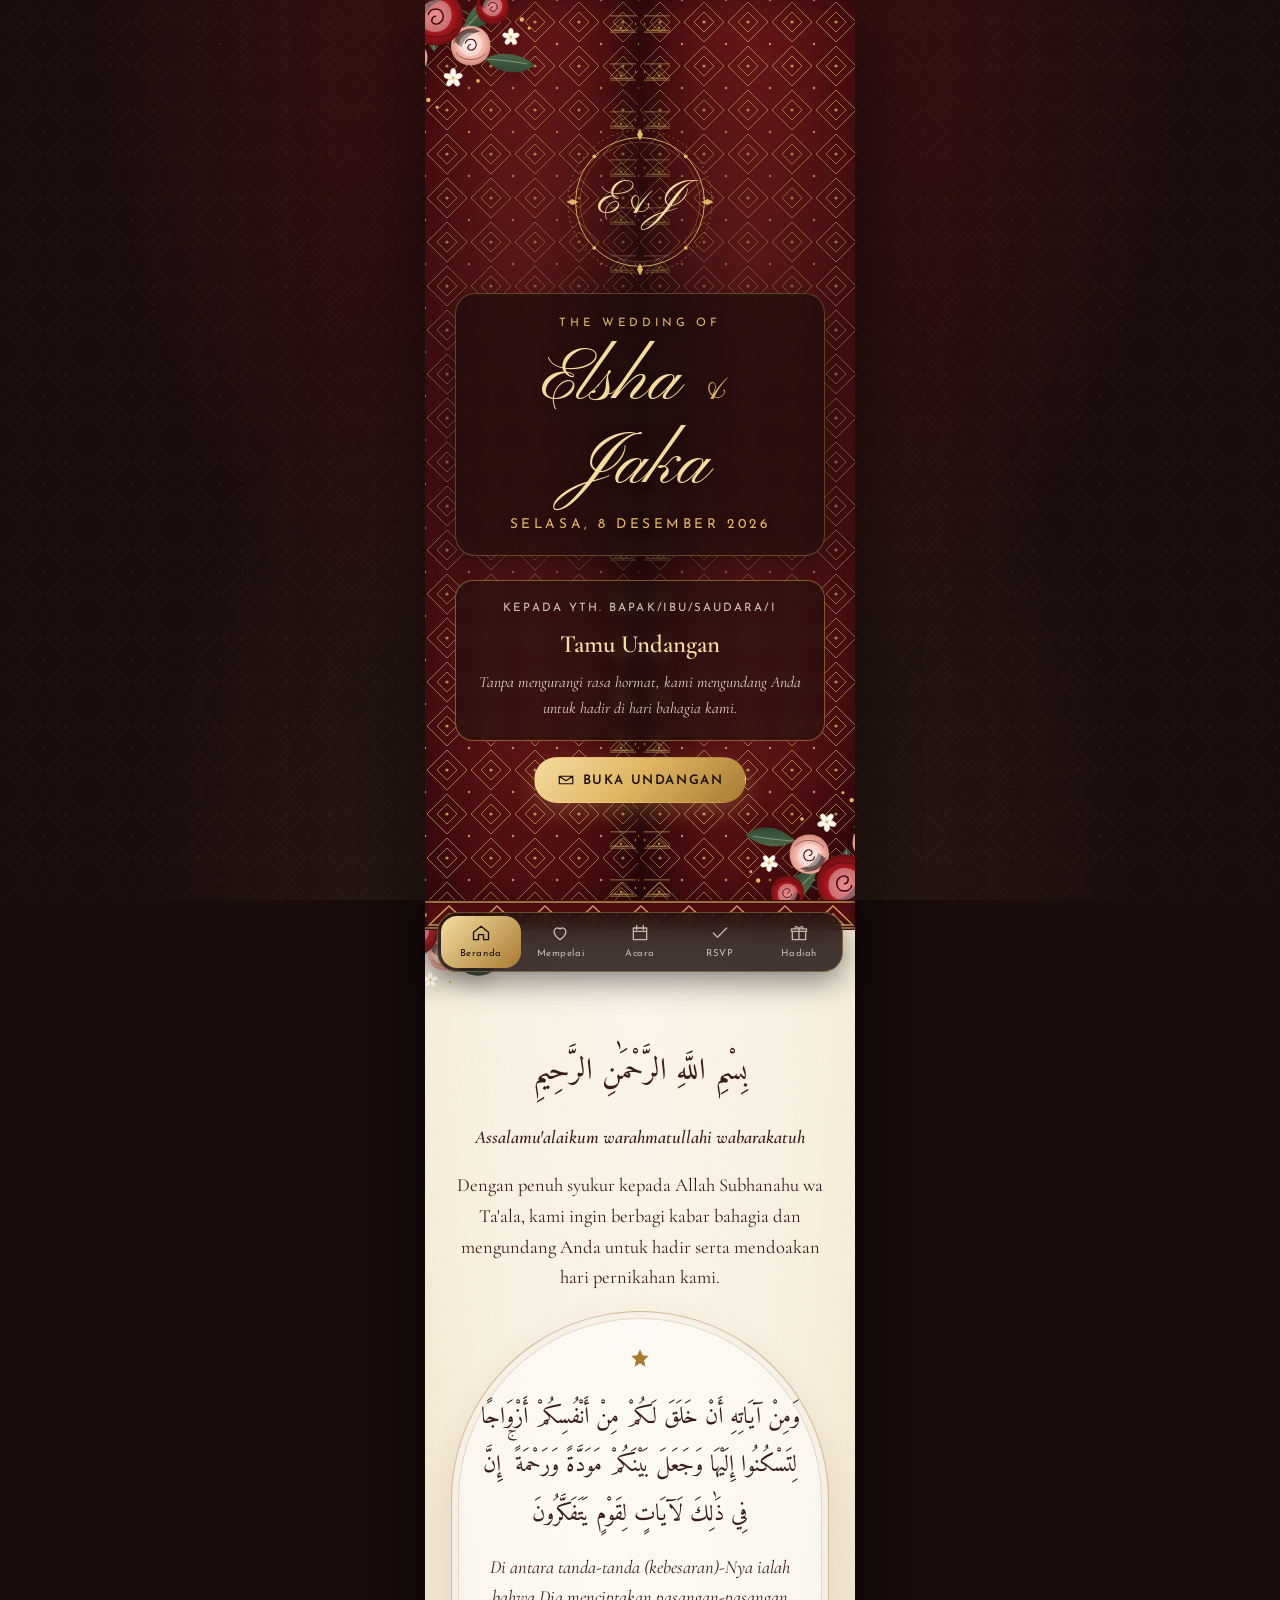
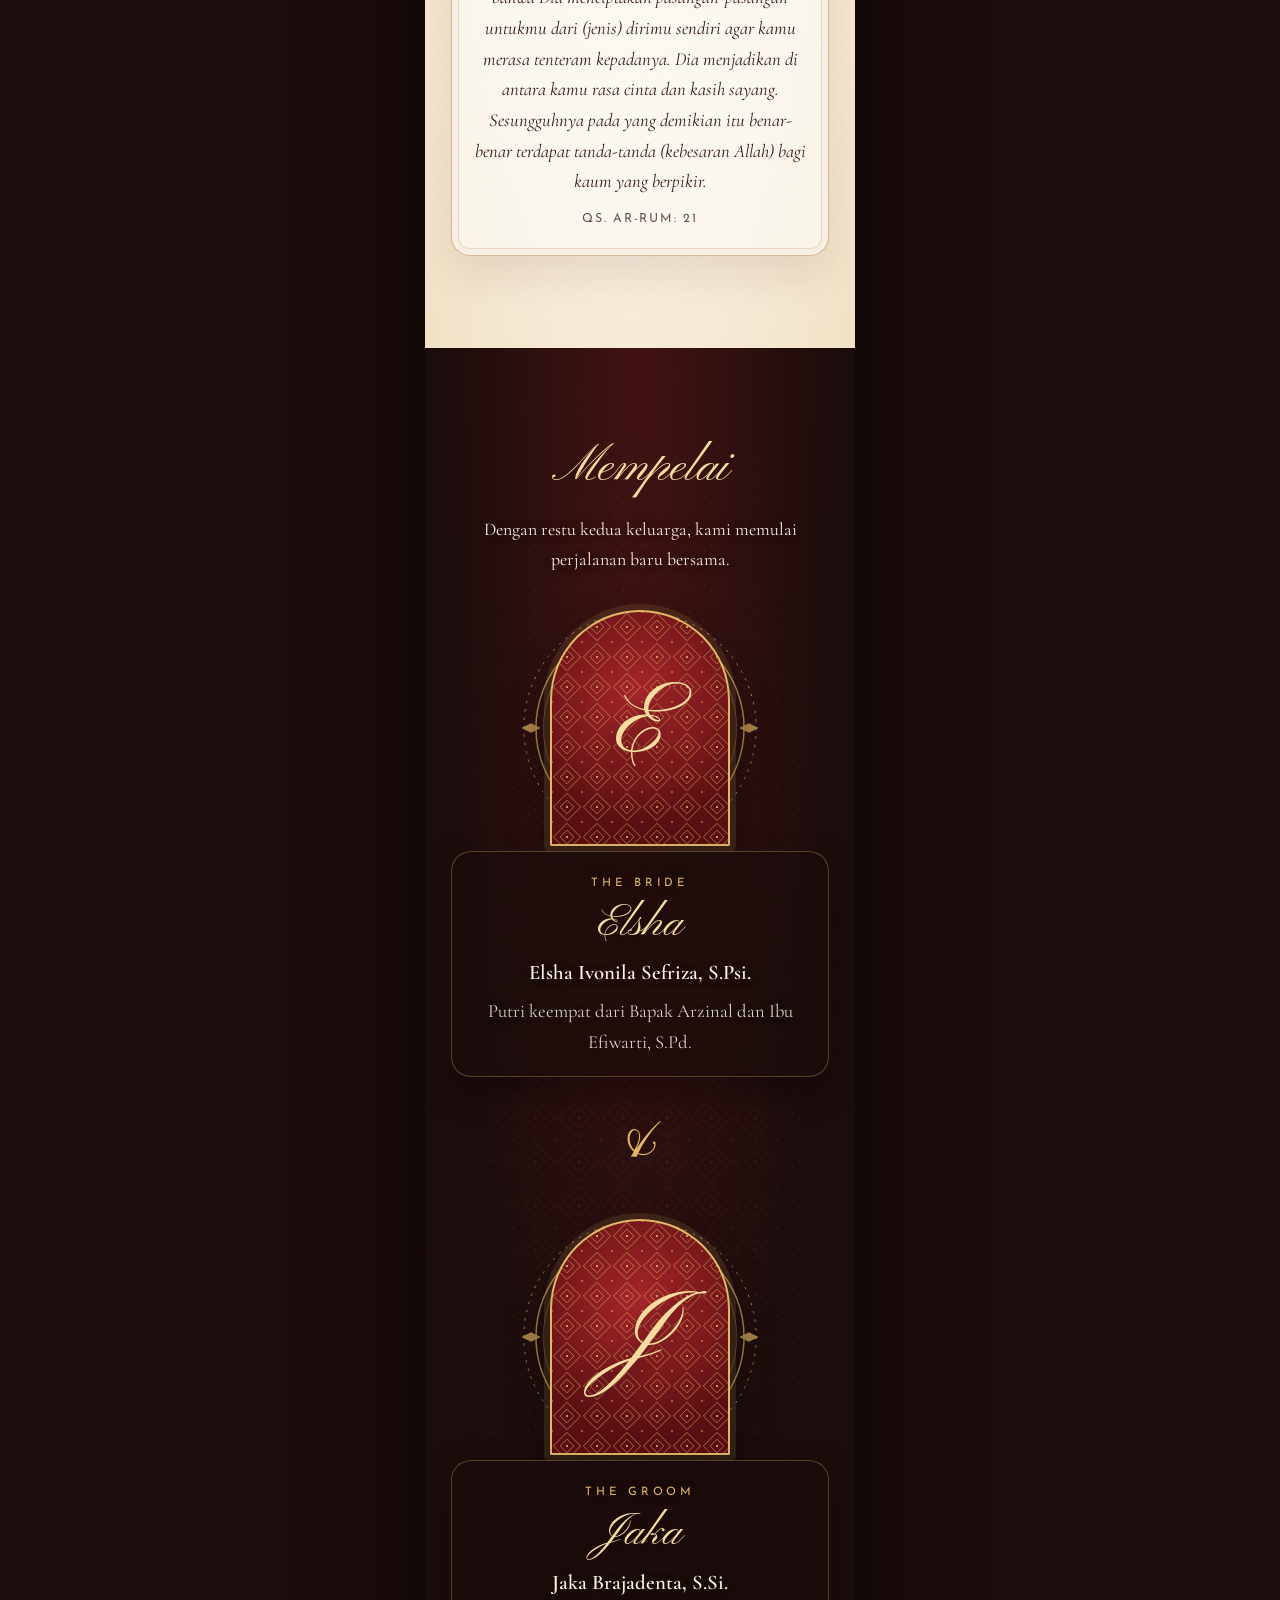
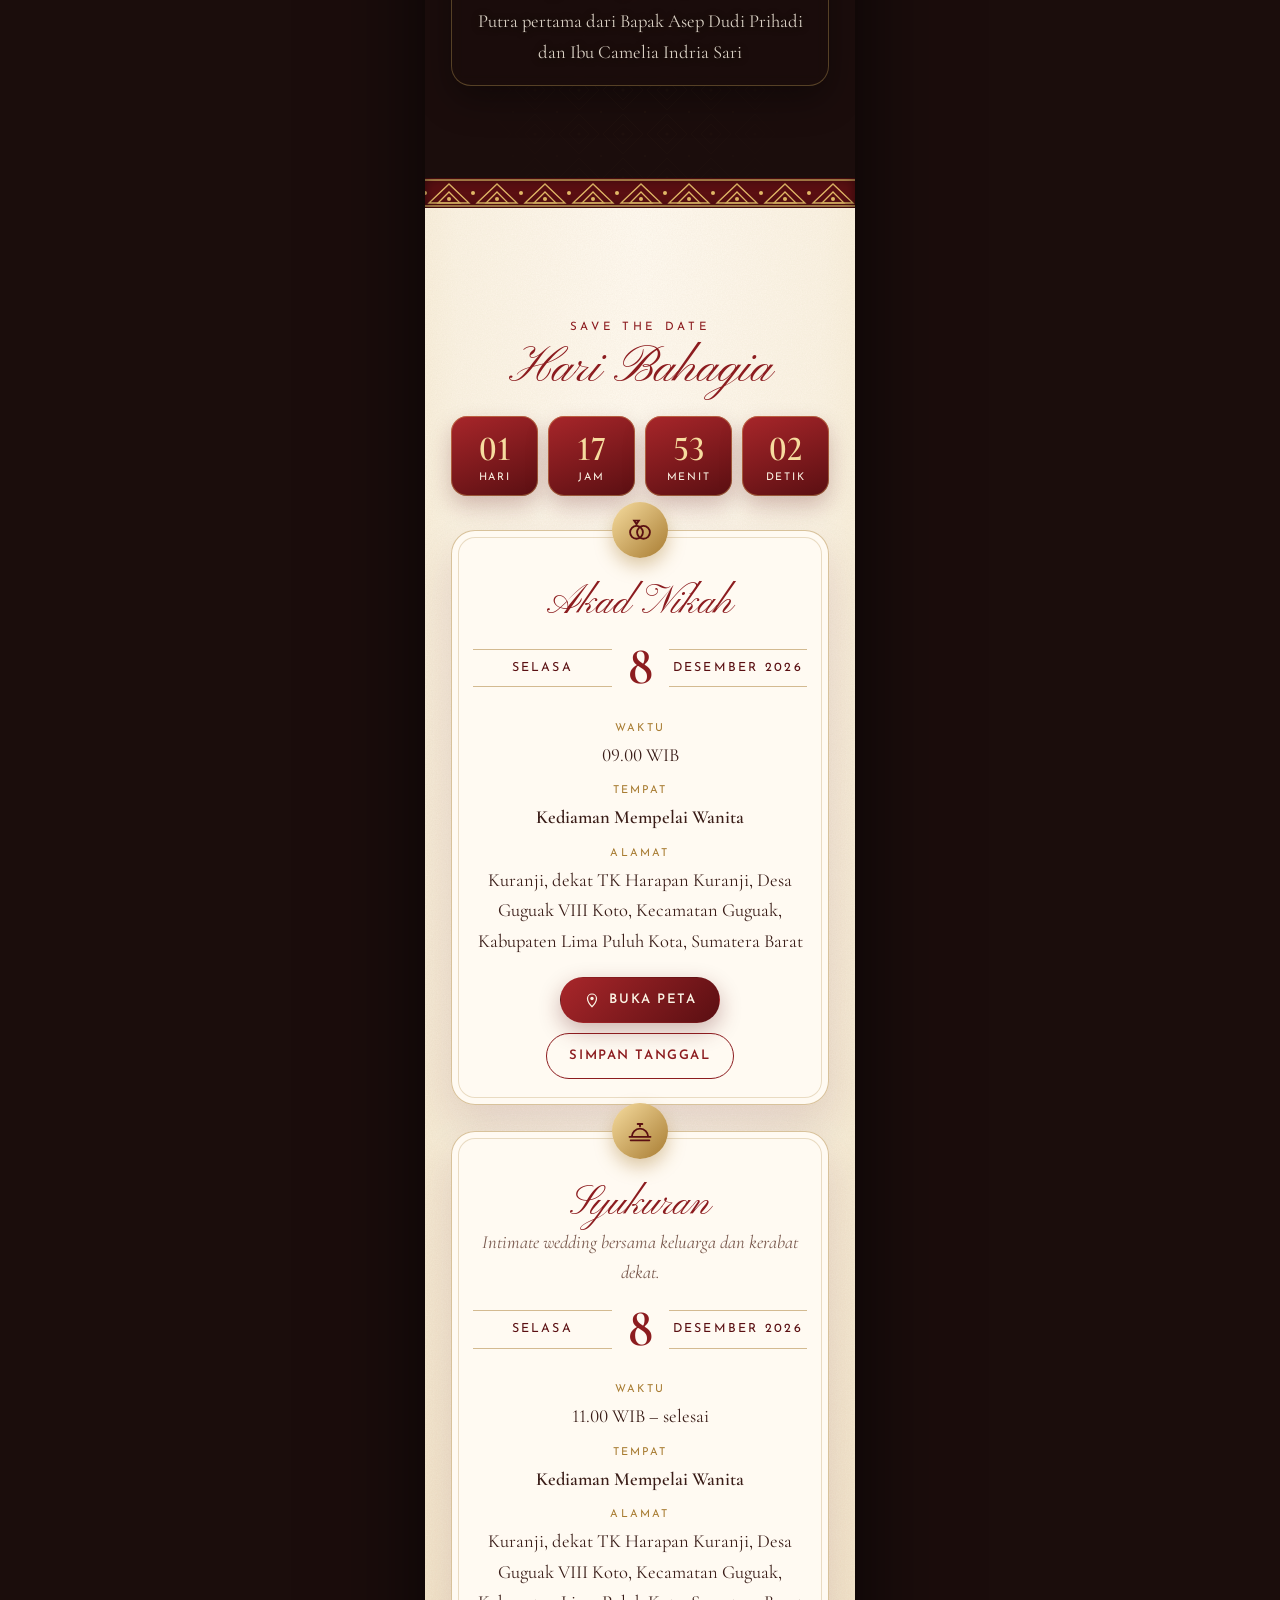
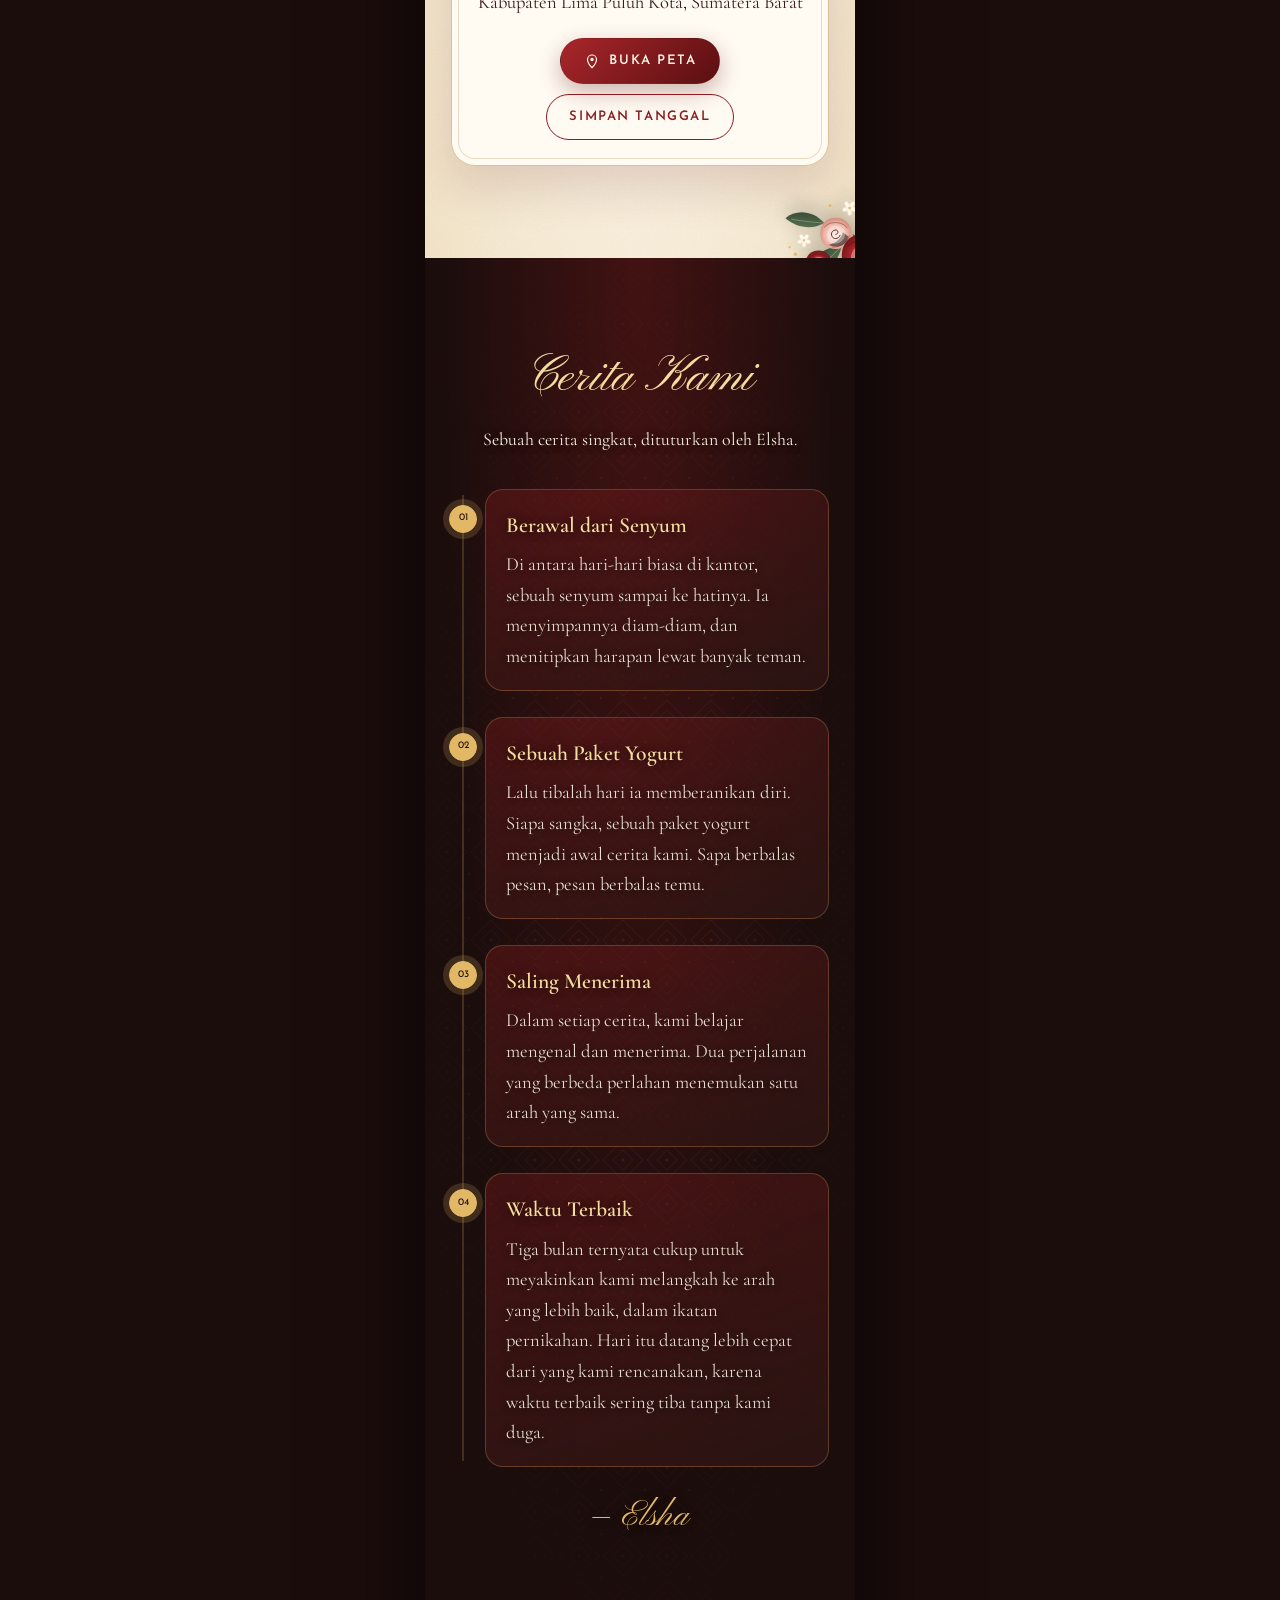
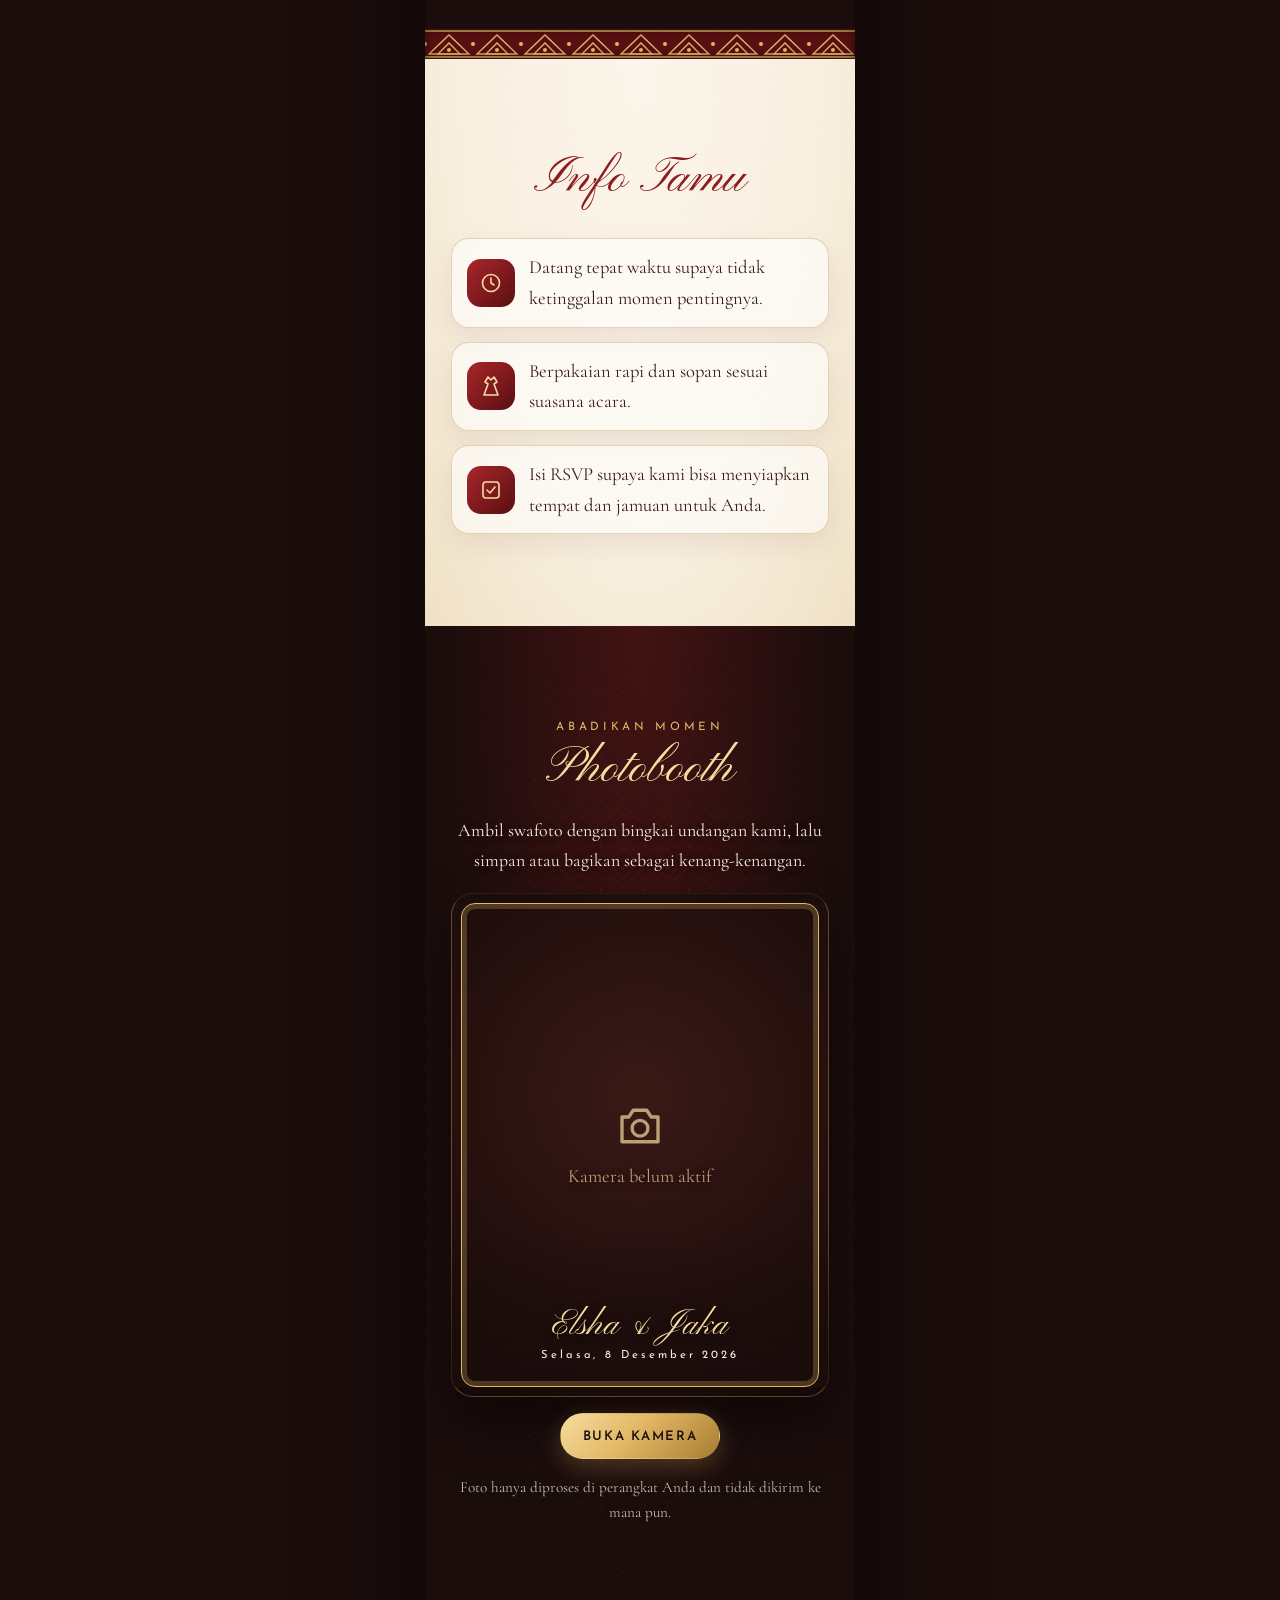
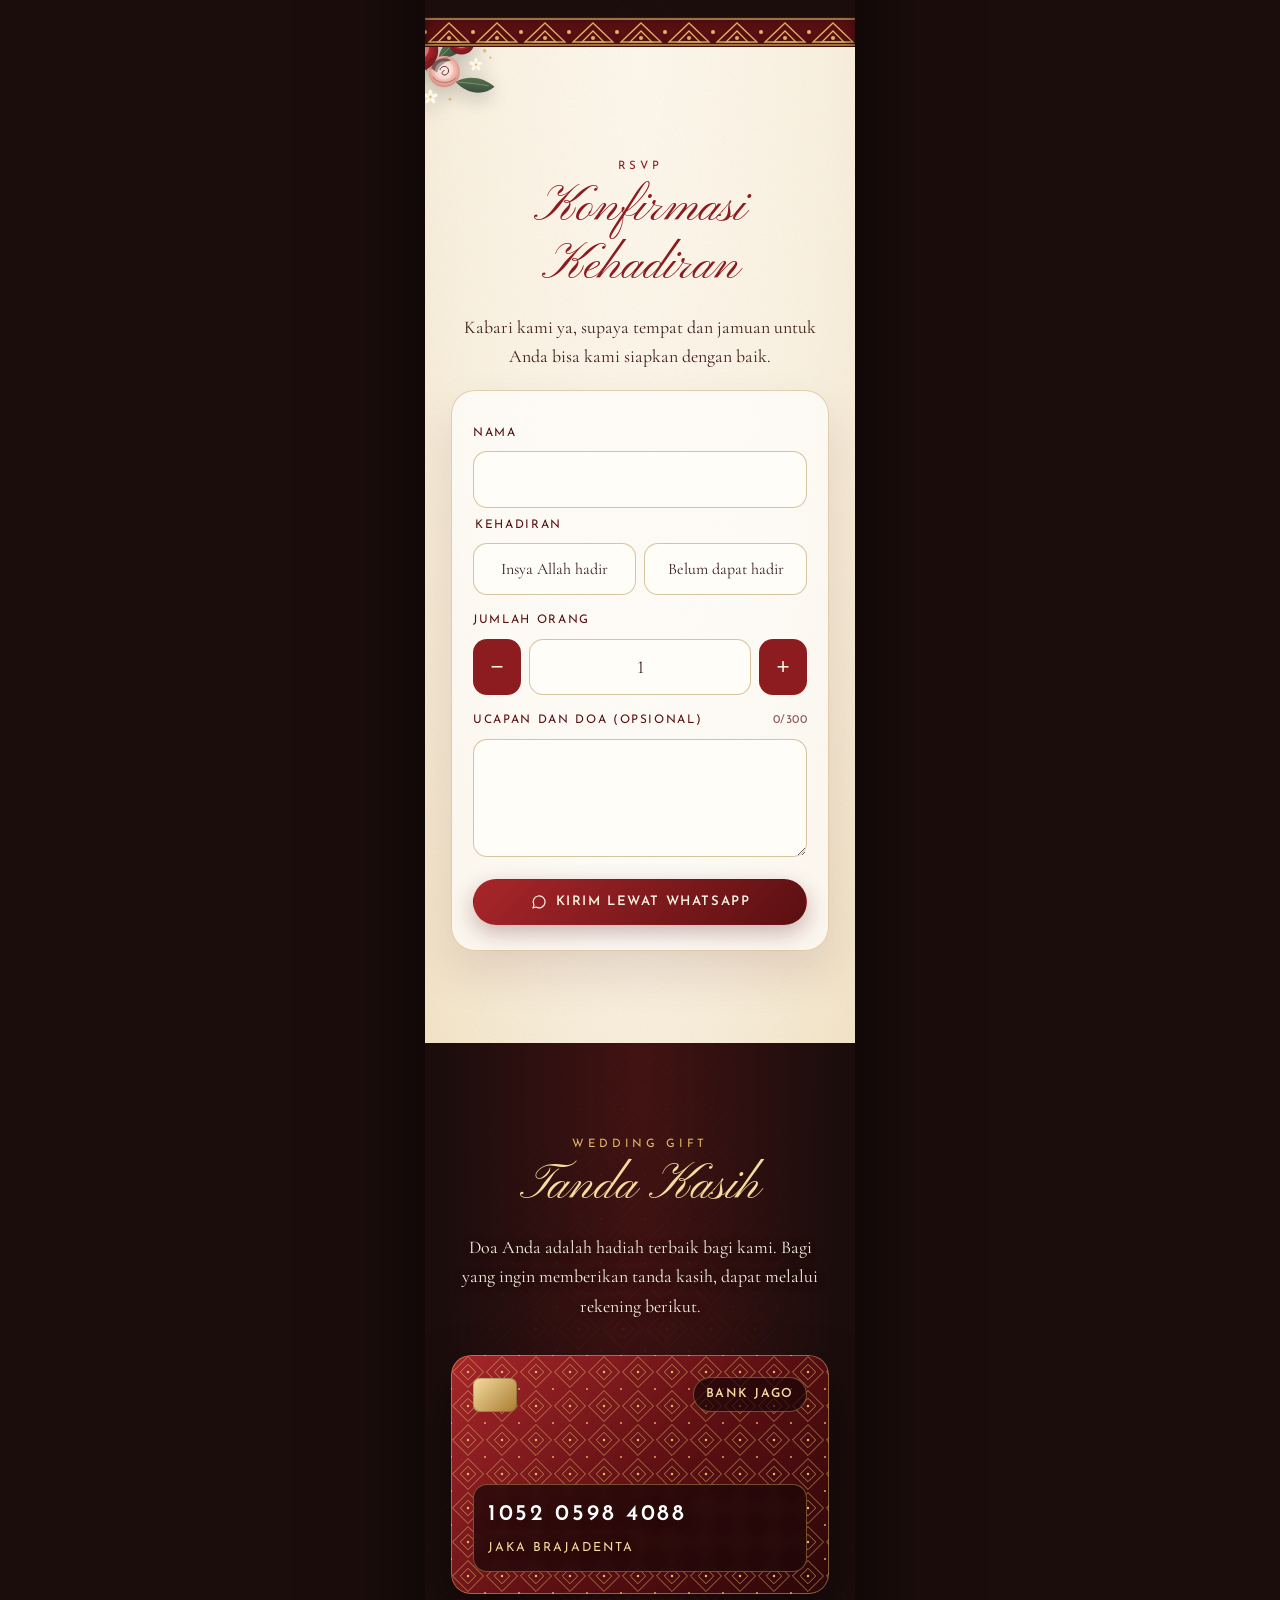
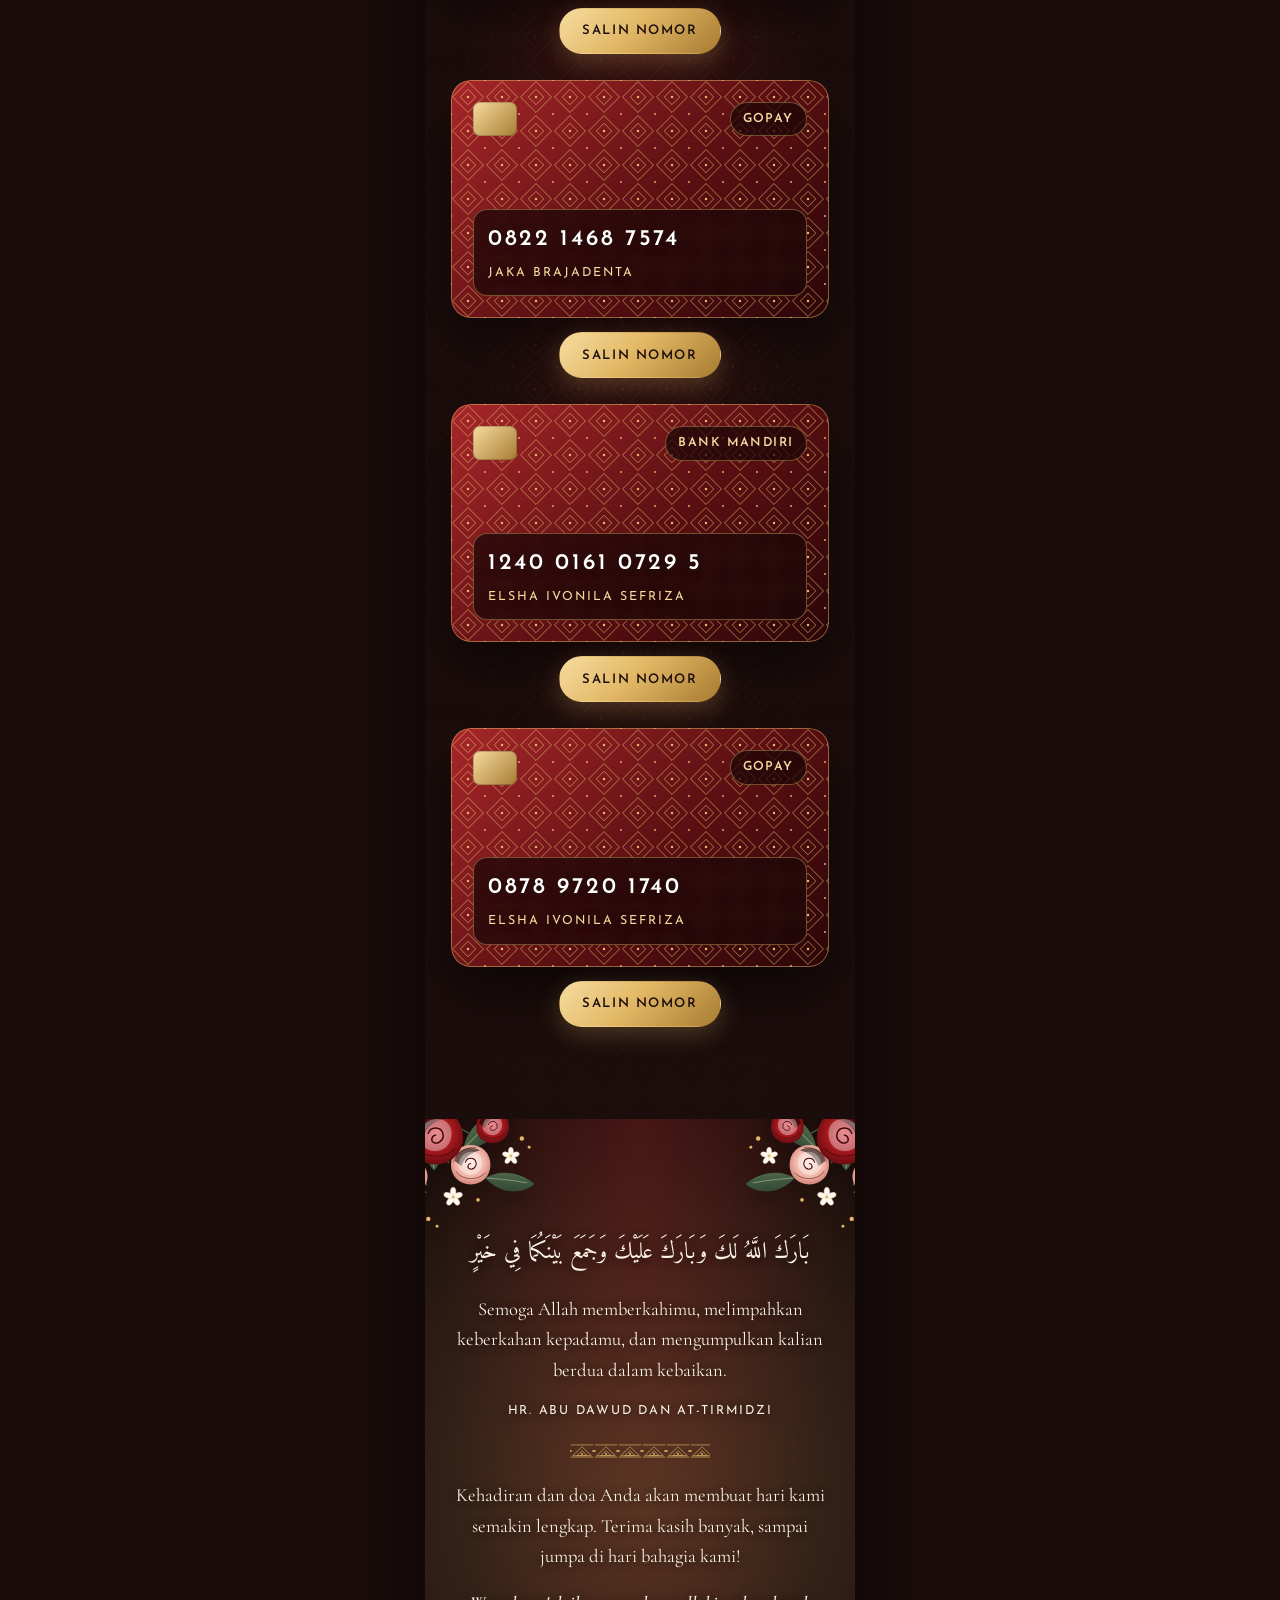
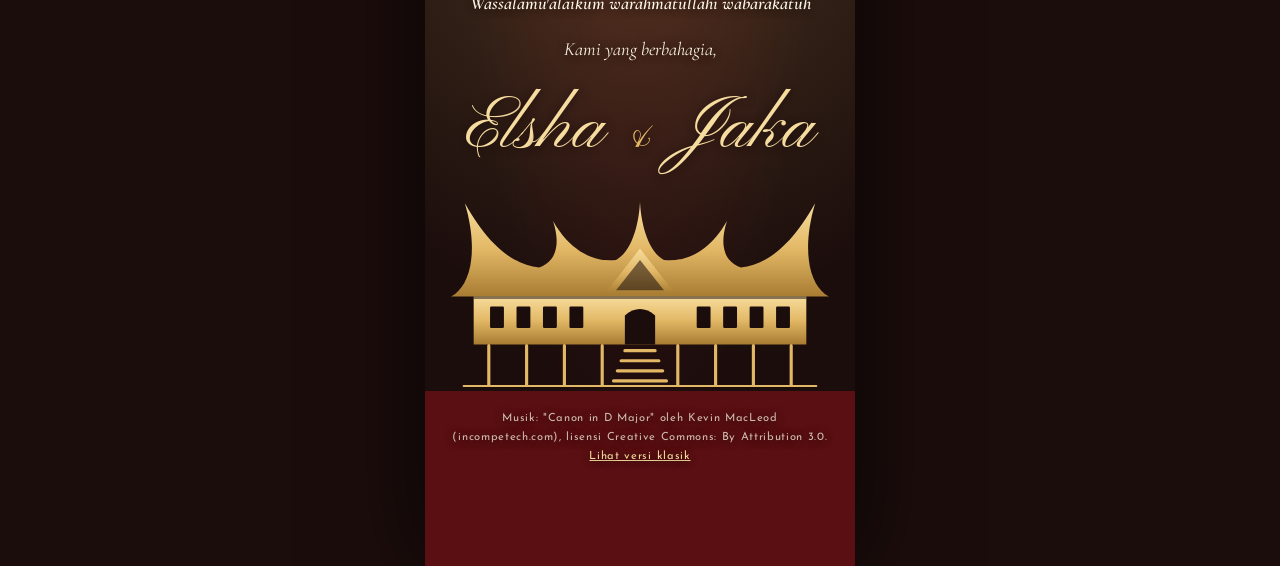
==== commit 6783ff36: "Improve text legibility on busy v2 backgrounds Add translucent plates behind the cover title, couple" ====
--- a/v2/index.html
+++ b/v2/index.html
@@ -139,9 +139,11 @@
         <svg class="ring spin-slow"><use href="#ring-ornament"/></svg>
         <span class="ring-initials" id="cover-initials"></span>
       </div>
-      <p class="eyebrow cover-anim" style="--d:.2s">The Wedding of</p>
-      <h1 class="names script" id="cover-names" aria-label=""></h1>
-      <p class="cover-date cover-anim" id="cover-date" style="--d:1.1s"></p>
+      <div class="text-plate cover-title cover-anim" style="--d:.1s">
+        <p class="eyebrow">The Wedding of</p>
+        <h1 class="names script" id="cover-names" aria-label=""></h1>
+        <p class="cover-date" id="cover-date"></p>
+      </div>
       <div class="guest-card cover-anim" style="--d:1.3s">
         <p class="guest-label">Kepada Yth. Bapak/Ibu/Saudara/i</p>
         <p class="guest-name" id="guest-name">Tamu Undangan</p>
@@ -348,11 +350,13 @@
       <svg class="person-ring spin-slow" aria-hidden="true"><use href="#ring-ornament"/></svg>
       <div class="person-arch"><span class="person-initial script"></span></div>
     </div>
-    <p class="person-role eyebrow"></p>
-    <h3 class="person-nick script"></h3>
-    <p class="person-name"></p>
-    <p class="person-parents"></p>
-    <p class="person-origin" hidden></p>
+    <div class="person-info text-plate">
+      <p class="person-role eyebrow"></p>
+      <h3 class="person-nick script"></h3>
+      <p class="person-name"></p>
+      <p class="person-parents"></p>
+      <p class="person-origin" hidden></p>
+    </div>
   </template>
 
   <template id="event-template">
@@ -387,8 +391,10 @@
           <span class="gift-chip" aria-hidden="true"></span>
           <span class="gift-bank"></span>
         </div>
-        <p class="gift-number"></p>
-        <p class="gift-holder"></p>
+        <div class="gift-plate">
+          <p class="gift-number"></p>
+          <p class="gift-holder"></p>
+        </div>
       </div>
       <button class="btn btn-gold gift-copy" type="button">Salin Nomor</button>
     </article>
--- a/v2/assets/css/style.css
+++ b/v2/assets/css/style.css
@@ -271,6 +271,18 @@
 .guest-label { font-family: var(--font-sans); font-size: .72rem; letter-spacing: .18em; text-transform: uppercase; opacity: .8; }
 .guest-name { margin: 6px 0; font-size: 1.55rem; font-weight: 600; color: var(--gold-light); }
 .guest-note { font-size: .98rem; font-style: italic; opacity: .85; }
+/* Panel latar agar teks tetap jelas di atas motif dan tekstur */
+.text-plate {
+  padding: 18px 20px;
+  border: 1px solid rgb(226 184 102 / .3);
+  border-radius: 20px;
+  background: rgb(27 13 12 / .66);
+  backdrop-filter: blur(6px);
+  -webkit-backdrop-filter: blur(6px);
+  box-shadow: 0 14px 34px rgb(0 0 0 / .35);
+}
+.cover-title { display: flex; flex-direction: column; align-items: center; gap: 6px; width: 100%; padding: 20px 12px 18px; }
+.night p, .night h3, .text-plate * { text-shadow: 0 1px 8px rgb(27 13 12 / .85); }
 .load-error { padding: 12px 16px; border-radius: 12px; background: rgb(0 0 0 / .4); font-size: 1rem; }
 
 /* Hero */
@@ -380,6 +392,7 @@
 
 /* Mempelai */
 .person { display: flex; flex-direction: column; align-items: center; gap: 6px; }
+.person-info { display: flex; flex-direction: column; align-items: center; gap: 6px; width: 100%; margin-top: -26px; padding-top: 22px; }
 .person-frame { position: relative; width: 230px; height: 270px; display: grid; place-items: center; margin-bottom: 8px; }
 .person-ring { position: absolute; inset: 10px -6px; width: calc(100% + 12px); height: 250px; color: var(--gold); opacity: .7; }
 .person-arch {
@@ -708,11 +721,23 @@
   transform: translateX(-120%);
   animation: shine 6s ease-in-out infinite;
 }
-.gift-top { display: flex; justify-content: space-between; align-items: center; gap: 12px; }
+.gift-top { position: relative; z-index: 1; display: flex; justify-content: space-between; align-items: center; gap: 12px; }
+.gift-plate {
+  position: relative;
+  z-index: 1;
+  display: grid;
+  gap: 4px;
+  padding: 12px 14px;
+  border: 1px solid rgb(226 184 102 / .4);
+  border-radius: 14px;
+  background: rgb(27 6 8 / .74);
+  backdrop-filter: blur(4px);
+  -webkit-backdrop-filter: blur(4px);
+}
 .gift-chip { width: 44px; height: 34px; border-radius: 7px; background: linear-gradient(135deg, var(--gold-light), var(--gold-deep)); box-shadow: inset 0 0 0 1px rgb(0 0 0 / .2); }
-.gift-bank { font-family: var(--font-sans); font-size: .8rem; font-weight: 600; letter-spacing: .14em; text-transform: uppercase; color: var(--gold-light); text-align: right; }
-.gift-number { font-family: var(--font-sans); font-size: 1.35rem; letter-spacing: .14em; }
-.gift-holder { font-family: var(--font-sans); font-size: .78rem; letter-spacing: .18em; text-transform: uppercase; opacity: .85; }
+.gift-bank { padding: 6px 12px; border: 1px solid rgb(226 184 102 / .4); border-radius: 999px; background: rgb(27 6 8 / .74); font-family: var(--font-sans); font-size: .78rem; font-weight: 600; letter-spacing: .12em; text-transform: uppercase; color: var(--gold-light); text-align: right; }
+.gift-number { font-family: var(--font-sans); font-size: 1.4rem; font-weight: 600; letter-spacing: .12em; color: #fff; }
+.gift-holder { font-family: var(--font-sans); font-size: .78rem; letter-spacing: .16em; text-transform: uppercase; color: var(--gold-light); }
 
 /* Penutup */
 .closing {
